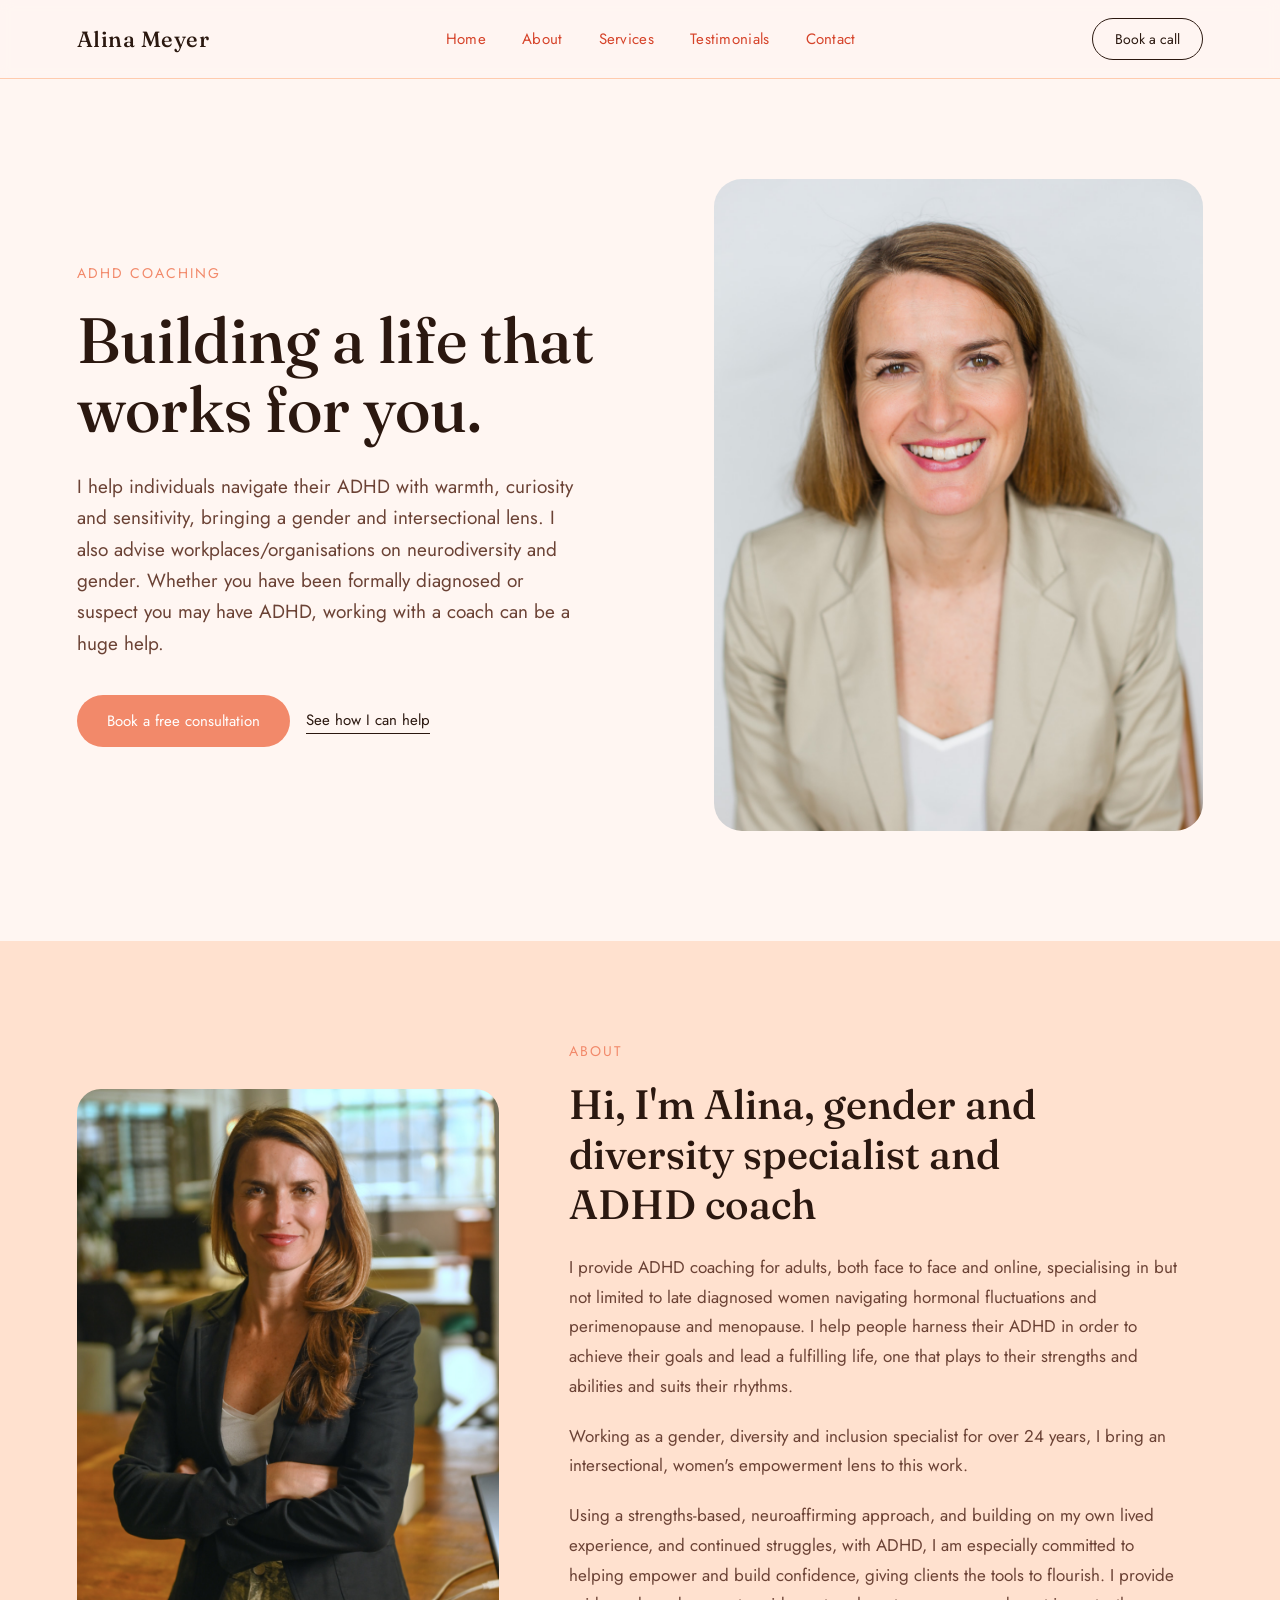
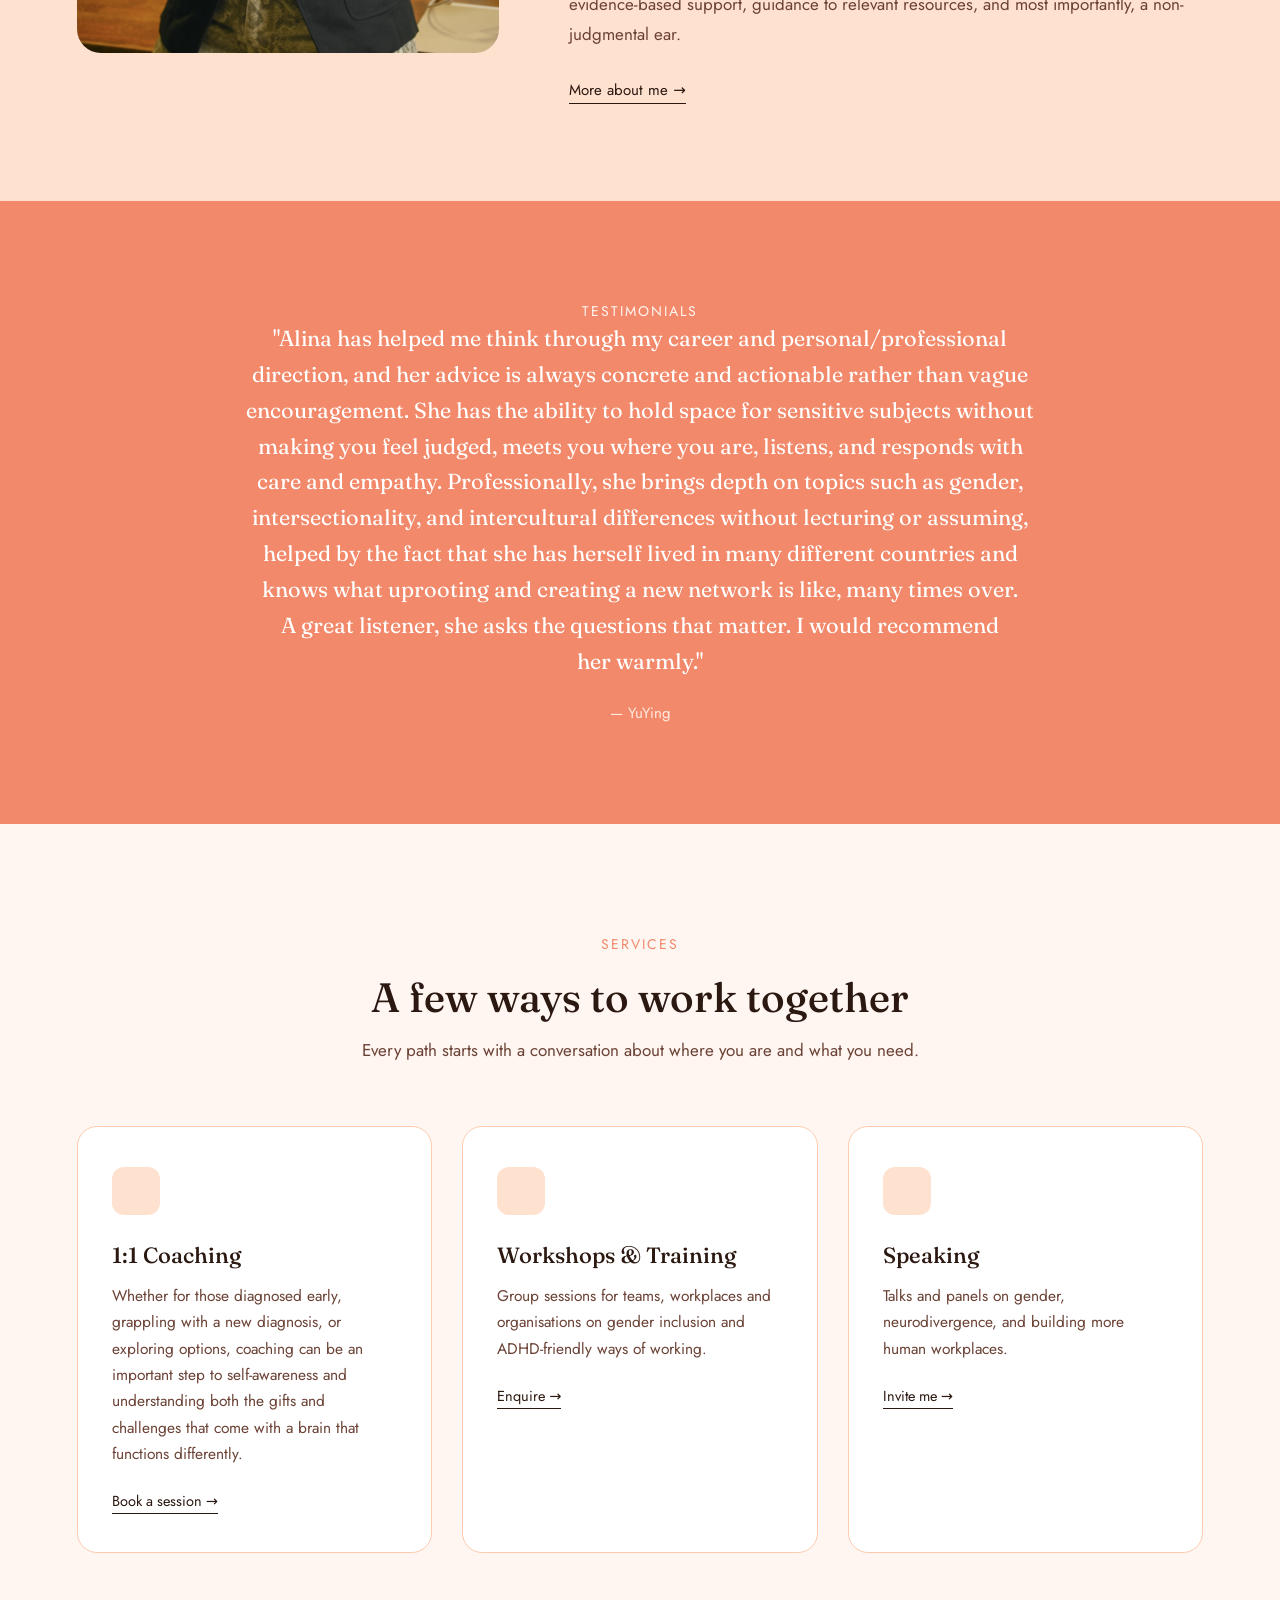
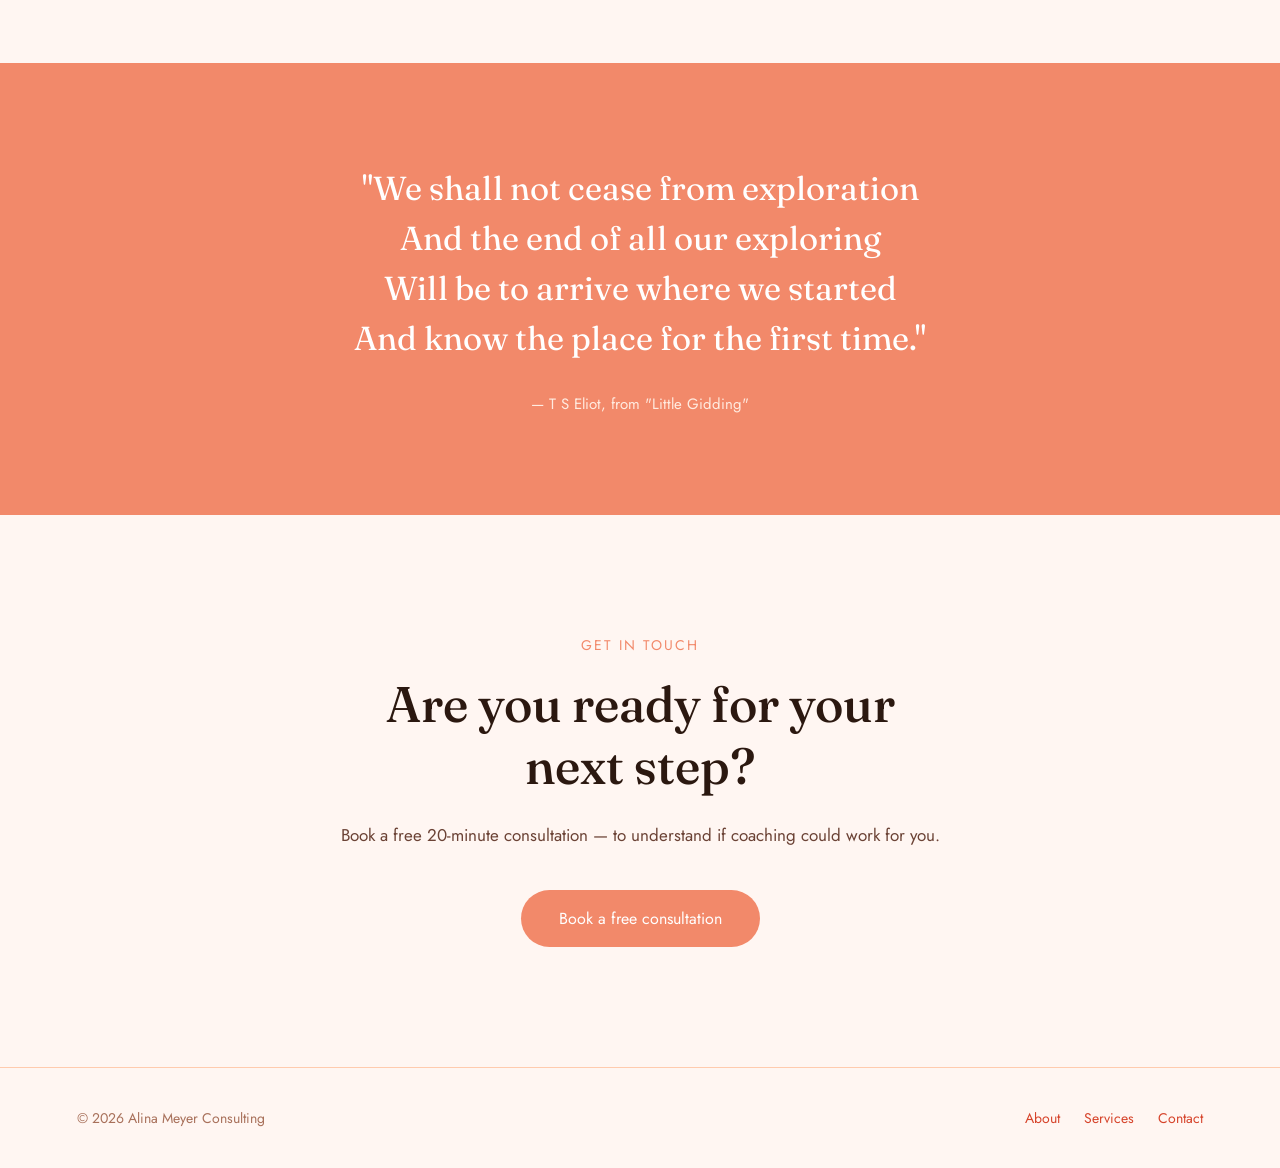
==== index.html @ 09cbbe4d "add home option to navbar" ====
<!doctype html>
<html lang="en">
  <head>
    <meta charset="utf-8" />
    <meta name="viewport" content="width=device-width, initial-scale=1" />
    <title>Alina Meyer Consulting — ADHD Coaching</title>
    <meta
      name="description"
      content="ADHD coaching and gender, diversity and inclusion consulting with Alina Meyer."
    />
    <link rel="preconnect" href="https://fonts.googleapis.com" />
    <link rel="preconnect" href="https://fonts.gstatic.com" crossorigin />
    <link
      href="https://fonts.googleapis.com/css2?family=Fraunces:opsz,wght@9..144,400;9..144,500;9..144,600&family=Jost:wght@300;400;500;600&display=swap"
      rel="stylesheet"
    />
    <link rel="stylesheet" href="main.css" />
  </head>
  <body>
    <nav class="nav">
      <div class="nav__brand">Alina Meyer</div>
      <div class="nav__links">
        <a href="index.html">Home</a>
        <a href="about.html">About</a>
        <a href="#services">Services</a>
        <a href="#testimonials">Testimonials</a>
        <a href="contact.html">Contact</a>
      </div>
      <a href="contact.html" class="nav__cta">Book a call</a>
    </nav>

    <section class="hero">
      <div>
        <div class="eyebrow">ADHD Coaching</div>
        <h1>Building a life that works for you.</h1>
        <p>
          I help individuals navigate their ADHD with warmth, curiosity and
          sensitivity, bringing a gender and intersectional lens. I also advise
          workplaces/organisations on neurodiversity and gender. Whether you
          have been formally diagnosed or suspect you may have ADHD, working
          with a coach can be a huge help.
        </p>
        <div class="hero__actions">
          <a href="contact.html" class="btn">Book a free consultation</a>
          <a href="#services" class="link-underline">See how I can help</a>
        </div>
      </div>
      <div
        class="photo"
        style="
          background-image: url(&quot;images/hero.jpg&quot;);
          aspect-ratio: 3/4;
          border-radius: 28px;
        "
      ></div>
    </section>

    <section id="about" class="about">
      <div class="about__grid">
        <div
          class="photo"
          style="
            background-image: url(&quot;images/about-home.jpg&quot;);
            aspect-ratio: 3/4;
            border-radius: 24px;
          "
        ></div>
        <div>
          <div class="eyebrow">About</div>
          <h2>Hi, I'm Alina, gender and diversity specialist and ADHD coach</h2>
          <p>
            I provide ADHD coaching for adults, both face to face and online,
            specialising in but not limited to late diagnosed women navigating
            hormonal fluctuations and perimenopause and menopause. I help people
            harness their ADHD in order to achieve their goals and lead a
            fulfilling life, one that plays to their strengths and abilities and
            suits their rhythms.
          </p>
          <p>
            Working as a gender, diversity and inclusion specialist for over 24
            years, I bring an intersectional, women's empowerment lens to this
            work.
          </p>
          <p style="margin-bottom: 28px">
            Using a strengths-based, neuroaffirming approach, and building on my
            own lived experience, and continued struggles, with ADHD, I am
            especially committed to helping empower and build confidence, giving
            clients the tools to flourish. I provide evidence-based support,
            guidance to relevant resources, and most importantly, a
            non-judgmental ear.
          </p>
          <a href="about.html" class="link-underline">More about me →</a>
        </div>
      </div>
    </section>

    <section id="testimonials" class="testimonial">
      <div class="eyebrow" style="color: var(--pop-soft)">Testimonials</div>
      <blockquote>
        "Alina has helped me think through my career and personal/professional
        direction, and her advice is always concrete and actionable rather than
        vague encouragement. She has the ability to hold space for sensitive
        subjects without making you feel judged, meets you where you are,
        listens, and responds with care and empathy. Professionally, she brings
        depth on topics such as gender, intersectionality, and intercultural
        differences without lecturing or assuming, helped by the fact that she
        has herself lived in many different countries and knows what uprooting
        and creating a new network is like, many times over. A great listener,
        she asks the questions that matter. I would recommend her warmly."
      </blockquote>
      <div class="attr">— YuYing</div>
    </section>

    <section id="services" class="services">
      <div class="services__head">
        <div class="eyebrow">Services</div>
        <h2>A few ways to work together</h2>
        <p>
          Every path starts with a conversation about where you are and what you
          need.
        </p>
      </div>
      <div class="cards">
        <div class="card">
          <div class="card__mark"></div>
          <h3>1:1 Coaching</h3>
          <p>
            Whether for those diagnosed early, grappling with a new diagnosis,
            or exploring options, coaching can be an important step to
            self-awareness and understanding both the gifts and challenges that
            come with a brain that functions differently.
          </p>
          <a href="contact.html">Book a session →</a>
        </div>
        <div class="card">
          <div class="card__mark"></div>
          <h3>Workshops &amp; Training</h3>
          <p>
            Group sessions for teams, workplaces and organisations on gender
            inclusion and ADHD-friendly ways of working.
          </p>
          <a href="contact.html">Enquire →</a>
        </div>
        <div class="card">
          <div class="card__mark"></div>
          <h3>Speaking</h3>
          <p>
            Talks and panels on gender, neurodivergence, and building more human
            workplaces.
          </p>
          <a href="contact.html">Invite me →</a>
        </div>
      </div>
    </section>

    <section id="words" class="words">
      <blockquote>
        "We shall not cease from exploration<br />And the end of all our
        exploring<br />Will be to arrive where we started<br />And know the
        place for the first time."
      </blockquote>
      <div class="words__attr">— T S Eliot, from "Little Gidding"</div>
    </section>

    <section class="contact">
      <div class="eyebrow">Get in touch</div>
      <h2>Are you ready for your next step?</h2>
      <p>
        Book a free 20-minute consultation — to understand if coaching could
        work for you.
      </p>
      <a href="contact.html" class="btn btn--lg">Book a free consultation</a>
    </section>

    <footer class="footer">
      <div>© 2026 Alina Meyer Consulting</div>
      <div class="footer__links">
        <a href="about.html">About</a>
        <a href="#services">Services</a>
        <a href="contact.html">Contact</a>
      </div>
    </footer>
  </body>
</html>
---- main.css ----
:root {
  --bg: #fff6f2;
  --bg2: #ffe1cf;
  --text: #2b1810;
  --muted: #6b4235;
  --accent: #f2896a;
  --border: #ffcbae;
  --pop: #f2896a;
  --pop-soft: #fff6f2;
  --pop-muted: #ffebe0;
  --footer-muted: #a8705a;
  --nav-bg: rgba(255, 246, 242, 0.9);
  --link: #d6432a;
  --selection: #ffc2a6;
}
* {
  box-sizing: border-box;
}
html {
  scroll-behavior: smooth;
}
body {
  margin: 0;
  background: var(--bg);
  color: var(--text);
  font-family: "Jost", system-ui, sans-serif;
  overflow-x: hidden;
  text-wrap: pretty;
  -webkit-font-smoothing: antialiased;
}
::selection {
  background: var(--selection);
}
a {
  color: var(--link);
  text-decoration: none;
}
a:hover {
  color: var(--accent);
}
h1,
h2,
h3 {
  font-family: "Fraunces", Georgia, serif;
  font-weight: 500;
  margin: 0;
}
img {
  display: block;
  max-width: 100%;
}
ul {
  margin: 0;
  padding: 0;
}

/* NAV */
.nav {
  position: sticky;
  top: 0;
  z-index: 50;
  display: flex;
  flex-wrap: wrap;
  justify-content: space-between;
  align-items: center;
  gap: 14px;
  padding: 18px 6vw;
  background: var(--nav-bg);
  backdrop-filter: blur(6px);
  border-bottom: 1px solid var(--border);
}
.nav__brand {
  font-family: "Fraunces", Georgia, serif;
  font-size: 22px;
  font-weight: 500;
  letter-spacing: 0.5px;
  color: var(--text);
}
.nav__links {
  display: flex;
  gap: 36px;
  font-size: 15px;
  letter-spacing: 0.3px;
}
.nav__cta {
  padding: 10px 22px;
  border: 1px solid var(--text);
  border-radius: 100px;
  font-size: 14px;
  color: var(--text);
}
.nav__cta:hover {
  background: var(--text);
  color: var(--bg);
}

/* SHARED */
.eyebrow {
  font-size: 14px;
  letter-spacing: 2px;
  text-transform: uppercase;
  color: var(--accent);
}
.btn {
  display: inline-block;
  padding: 15px 30px;
  background: var(--pop);
  color: #fff;
  border-radius: 100px;
  font-size: 15px;
  transition: filter 0.15s ease;
}
.btn:hover {
  filter: brightness(0.92);
  color: #fff;
}
.btn--lg {
  padding: 17px 38px;
  font-size: 16px;
}
.btn--outline {
  display: inline-flex;
  align-items: center;
  gap: 8px;
  padding: 17px 26px;
  background: none;
  border: 1px solid var(--text);
  color: var(--text);
  border-radius: 100px;
  font-size: 15px;
  font-family: "Jost", sans-serif;
  cursor: pointer;
}
.link-underline {
  font-size: 15px;
  color: var(--text);
  border-bottom: 1px solid var(--text);
  padding-bottom: 2px;
}
.link-underline:hover {
  color: var(--pop);
  border-color: var(--pop);
}
.photo {
  width: 100%;
  border-radius: 28px;
  overflow: hidden;
  background: var(--bg2) center/cover no-repeat;
  aspect-ratio: 4/5;
}
.photo--contain {
  background-size: contain;
}

/* HERO */
.hero {
  display: grid;
  grid-template-columns: 1.1fr 0.9fr;
  gap: 40px;
  align-items: center;
  padding: 100px 6vw 110px;
  max-width: 1400px;
  margin: 0 auto;
}
.hero h1 {
  font-size: clamp(40px, 5vw, 68px);
  line-height: 1.08;
  margin: 22px 0 28px;
  max-width: 620px;
}
.hero p {
  font-size: 19px;
  line-height: 1.65;
  color: var(--muted);
  max-width: 500px;
  margin: 0 0 36px;
}
.hero__actions {
  display: flex;
  flex-wrap: wrap;
  gap: 16px;
  align-items: center;
}
.hero .photo {
  background-color: var(--bg);
}

/* ABOUT (home) */
.about {
  padding: 100px 6vw;
  background: var(--bg2);
}
.about__grid {
  display: grid;
  grid-template-columns: 0.8fr 1.2fr;
  gap: 70px;
  align-items: center;
  max-width: 1400px;
  margin: 0 auto;
}
.about h2 {
  font-size: clamp(30px, 3.2vw, 42px);
  margin: 18px 0 24px;
  max-width: 560px;
}
.about p {
  font-size: 17px;
  line-height: 1.75;
  color: var(--muted);
  max-width: 620px;
  margin: 0 0 20px;
}

/* TESTIMONIAL (excerpt, home) */
.testimonial {
  padding: 100px 6vw;
  background: var(--pop);
  color: #fff;
  text-align: center;
}
.testimonial blockquote {
  font-family: "Fraunces", serif;
  font-weight: 400;
  font-size: clamp(19px, 1.7vw, 22px);
  line-height: 1.65;
  margin: 0 auto 22px;
  max-width: 800px;
}
.testimonial .attr {
  font-size: 15px;
  color: var(--pop-muted);
}

/* SERVICES */
.services {
  padding: 110px 6vw;
  max-width: 1400px;
  margin: 0 auto;
}
.services__head {
  text-align: center;
  margin-bottom: 64px;
}
.services__head h2 {
  font-size: clamp(30px, 3.2vw, 42px);
  margin: 18px 0 16px;
}
.services__head p {
  font-size: 17px;
  color: var(--muted);
  max-width: 560px;
  margin: 0 auto;
}
.cards {
  display: grid;
  grid-template-columns: repeat(3, 1fr);
  gap: 30px;
}
.card {
  background: #fff;
  border: 1px solid var(--border);
  border-radius: 20px;
  padding: 40px 34px;
}
.card__mark {
  width: 48px;
  height: 48px;
  border-radius: 12px;
  background: var(--bg2);
  margin-bottom: 26px;
}
.card h3 {
  font-size: 22px;
  margin: 0 0 14px;
}
.card p {
  font-size: 15.5px;
  line-height: 1.7;
  color: var(--muted);
  margin: 0 0 22px;
}
.card a {
  font-size: 14.5px;
  color: var(--text);
  border-bottom: 1px solid var(--text);
  padding-bottom: 2px;
}
.card a:hover {
  color: var(--pop);
  border-color: var(--pop);
}

/* WORDS (poem quote, home) */
.words {
  padding: 100px 6vw;
  background: var(--pop);
  color: #fff;
  text-align: center;
}
.words blockquote {
  font-family: "Fraunces", Georgia, serif;
  font-weight: 400;
  font-size: clamp(24px, 2.6vw, 34px);
  line-height: 1.5;
  margin: 0 auto 30px;
  max-width: 1000px;
}
.words__attr {
  font-size: 15px;
  color: var(--pop-muted);
}

/* CONTACT (home teaser) */
.contact {
  padding: 120px 6vw;
  max-width: 900px;
  margin: 0 auto;
  text-align: center;
}
.contact h2 {
  font-size: clamp(32px, 4vw, 50px);
  margin: 18px 0 24px;
}
.contact p {
  font-size: 17px;
  line-height: 1.7;
  color: var(--muted);
  margin: 0 0 40px;
}

/* CONTACT PAGE */
.contact-page {
  flex: 1;
  display: flex;
  align-items: center;
  justify-content: center;
  padding: 120px 6vw;
}
.contact-page__inner {
  max-width: 600px;
  margin: 0 auto;
  text-align: center;
}
.contact-page h1 {
  font-size: clamp(30px, 3.6vw, 44px);
  margin: 18px 0 24px;
}
.contact-page p {
  font-size: 18px;
  line-height: 1.7;
  color: var(--muted);
  margin: 0 0 34px;
}
.contact-actions {
  display: flex;
  flex-wrap: wrap;
  gap: 14px;
  justify-content: center;
  align-items: center;
}

/* ABOUT PAGE */
.pagehead {
  display: grid;
  grid-template-columns: 1.1fr 0.9fr;
  gap: 40px;
  align-items: center;
  padding: 90px 6vw 100px;
  max-width: 1400px;
  margin: 0 auto;
}
.pagehead h1 {
  font-size: clamp(36px, 4.6vw, 58px);
  line-height: 1.12;
  margin: 22px 0 24px;
  max-width: 620px;
}
.pagehead p {
  font-size: 18px;
  line-height: 1.65;
  color: var(--muted);
  max-width: 520px;
  margin: 0;
}
.back {
  font-size: 14px;
  letter-spacing: 1px;
  color: var(--muted);
  display: inline-block;
  margin-bottom: 22px;
}
.story {
  padding: 90px 6vw;
  background: var(--bg2);
}
.story__wrap {
  max-width: 760px;
  margin: 0 auto;
}
.story h2 {
  font-size: clamp(26px, 2.8vw, 34px);
  margin: 0 0 26px;
}
.story p {
  font-size: 17px;
  line-height: 1.8;
  color: var(--muted);
  margin: 0 0 22px;
}

/* CREDENTIALS */
.credentials {
  padding: 90px 6vw;
}
.credentials__wrap {
  max-width: 760px;
  margin: 0 auto;
}
.credentials h4 {
  font-size: 14px;
  letter-spacing: 2px;
  text-transform: uppercase;
  color: var(--accent);
  margin: 0 0 26px;
}
.cred-list {
  display: flex;
  flex-direction: column;
  gap: 20px;
  margin-bottom: 46px;
}
.cred-list:last-child {
  margin-bottom: 0;
}
.cred-item {
  padding-bottom: 20px;
  border-bottom: 1px solid var(--border);
}
.cred-list > .cred-item:last-child {
  border-bottom: none;
  padding-bottom: 0;
}
.cred-item h3 {
  font-size: 18px;
  margin: 0 0 6px;
}
.cred-item .org {
  font-size: 14.5px;
  font-style: italic;
  color: var(--footer-muted);
}
.cred-item p {
  font-size: 15px;
  line-height: 1.7;
  color: var(--muted);
  margin: 0 0 6px;
}

/* WHO I WORK WITH */
.who {
  padding: 90px 6vw;
  background: var(--bg2);
}
.who__wrap {
  max-width: 760px;
  margin: 0 auto;
}
.who h2 {
  font-size: clamp(26px, 2.8vw, 34px);
  margin: 0 0 26px;
}
.who ul {
  margin: 0 0 34px;
  padding-left: 20px;
  list-style: disc;
}
.who li {
  font-size: 17px;
  line-height: 1.8;
  color: var(--muted);
  margin-bottom: 10px;
}
.who h3 {
  font-size: 20px;
  margin: 0 0 14px;
}
.who p {
  font-size: 17px;
  line-height: 1.8;
  color: var(--muted);
  margin: 0;
}

/* AIMS */
.aims {
  padding: 100px 6vw;
  max-width: 1100px;
  margin: 0 auto;
}
.aims h2 {
  font-size: clamp(26px, 2.8vw, 34px);
  margin: 0 0 46px;
  text-align: center;
}
.aim__num {
  font-family: "Fraunces", Georgia, serif;
  font-size: 30px;
  color: var(--accent);
  margin-bottom: 14px;
}
.aim h3 {
  font-family: "Jost", sans-serif;
  font-size: 19px;
  font-weight: 500;
  margin: 0 0 10px;
}
.aim p {
  font-size: 15.5px;
  line-height: 1.7;
  color: var(--muted);
  margin: 0;
}

/* QUOTE (about page) */
.quote {
  padding: 90px 6vw;
  background: var(--bg2);
  text-align: center;
}
.quote p {
  font-family: "Fraunces", Georgia, serif;
  font-weight: 400;
  font-size: clamp(21px, 1.7vw, 24px);
  line-height: 1.65;
  color: var(--text);
  max-width: 780px;
  margin: 0 auto 22px;
}
.quote .attr {
  font-size: 15px;
  color: var(--muted);
}

.cta {
  padding: 110px 6vw;
  background: var(--pop);
  color: #fff;
  text-align: center;
}
.cta h2 {
  font-size: clamp(28px, 3.4vw, 42px);
  margin: 0 0 26px;
}

/* FOOTER */
.footer {
  padding: 40px 6vw;
  border-top: 1px solid var(--border);
  display: flex;
  justify-content: space-between;
  align-items: center;
  font-size: 14px;
  color: var(--footer-muted);
}
.footer__links {
  display: flex;
  gap: 24px;
}

/* MOBILE */
@media (max-width: 820px) {
  .nav {
    padding: 16px 6vw;
  }
  .nav__links {
    order: 3;
    width: 100%;
    gap: 20px;
    font-size: 14px;
  }
  .hero {
    grid-template-columns: 1fr;
    padding: 56px 6vw 64px;
  }
  .hero .photo {
    order: -1;
    aspect-ratio: 1/1;
    max-height: 420px;
  }
  .about {
    padding: 64px 6vw;
  }
  .about__grid {
    grid-template-columns: 1fr;
    gap: 36px;
  }
  .testimonial {
    padding: 64px 6vw;
  }
  .services {
    padding: 72px 6vw;
  }
  .services__head {
    margin-bottom: 44px;
  }
  .cards {
    grid-template-columns: 1fr;
  }
  .words {
    padding: 64px 6vw;
  }
  .contact {
    padding: 80px 6vw;
  }
  .contact-page {
    padding: 80px 6vw;
  }
  .pagehead {
    grid-template-columns: 1fr;
    padding: 48px 6vw 60px;
  }
  .story {
    padding: 64px 6vw;
  }
  .credentials {
    padding: 64px 6vw;
  }
  .who {
    padding: 64px 6vw;
  }
  .aims {
    padding: 72px 6vw;
  }
  .aims h2 {
    margin-bottom: 34px;
  }
  .quote {
    padding: 64px 6vw;
  }
  .cta {
    padding: 76px 6vw;
  }
  .footer {
    flex-direction: column;
    align-items: flex-start;
    gap: 18px;
  }
}
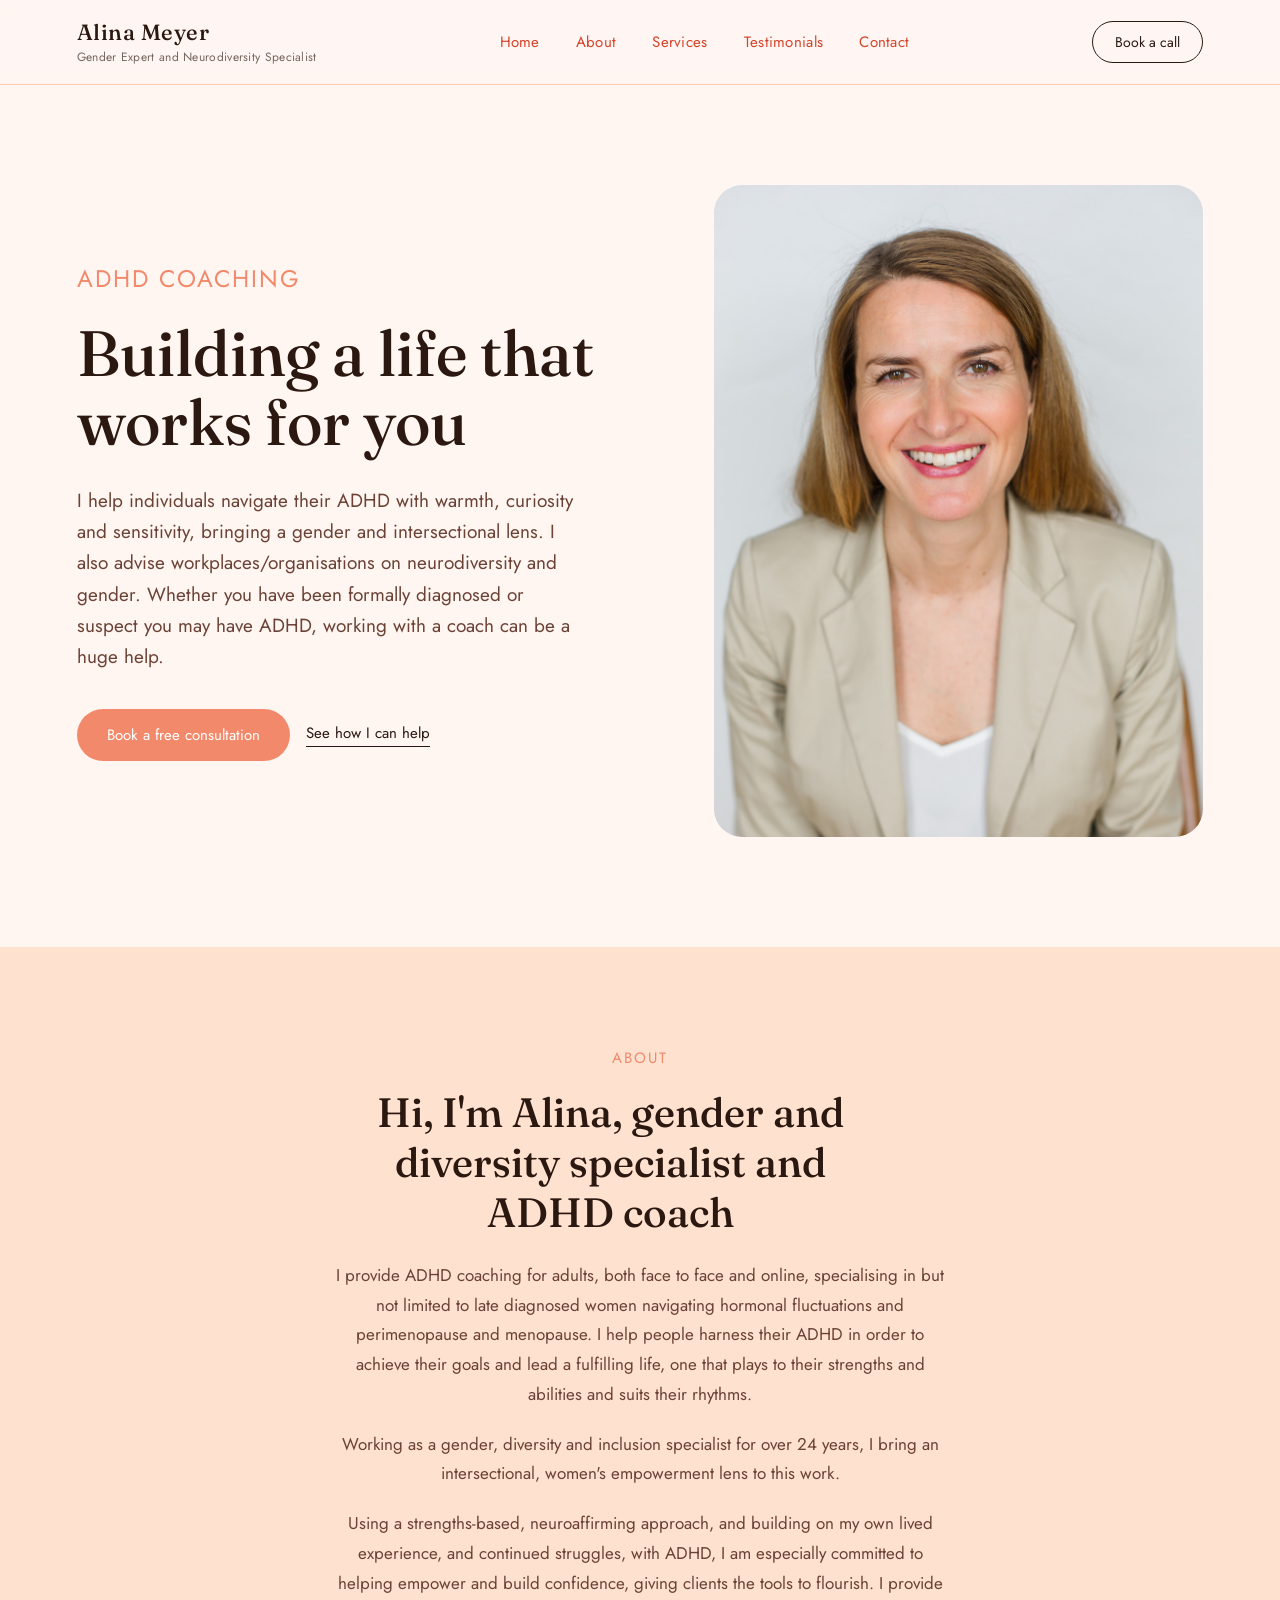
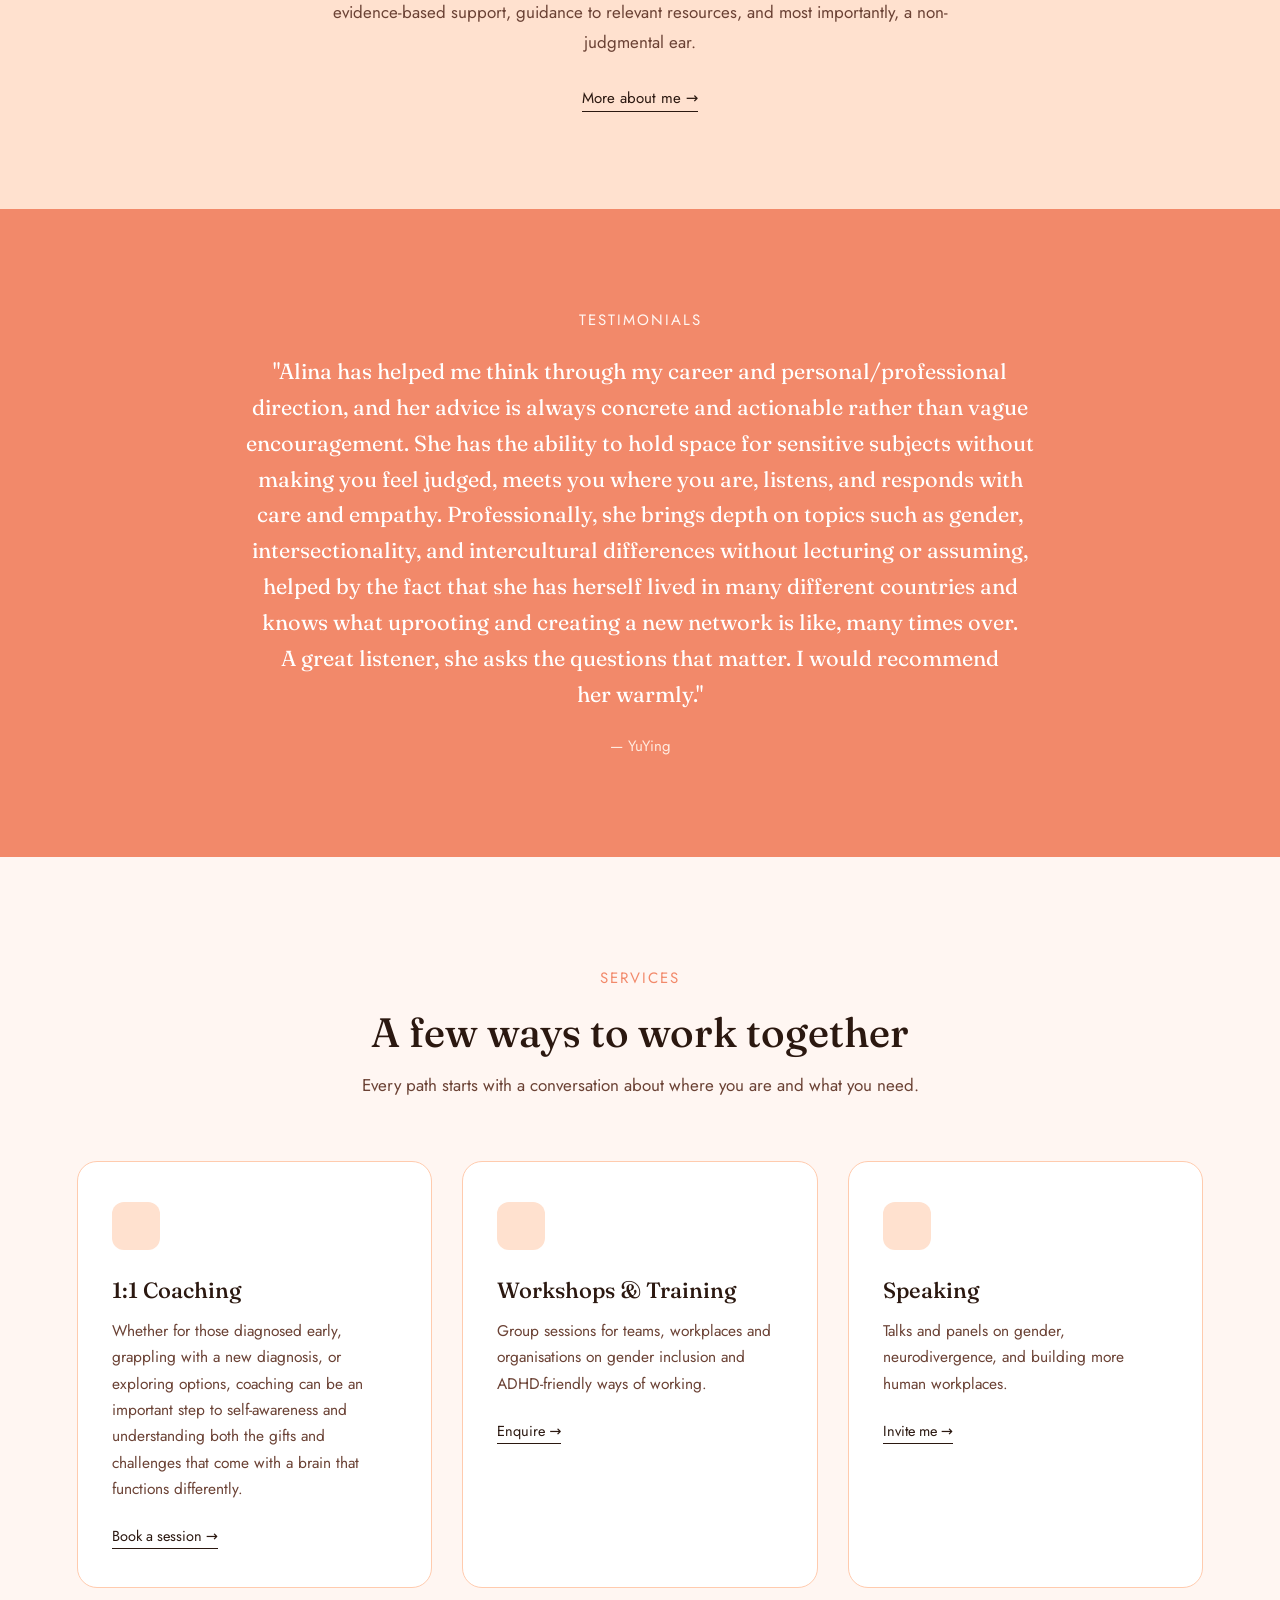
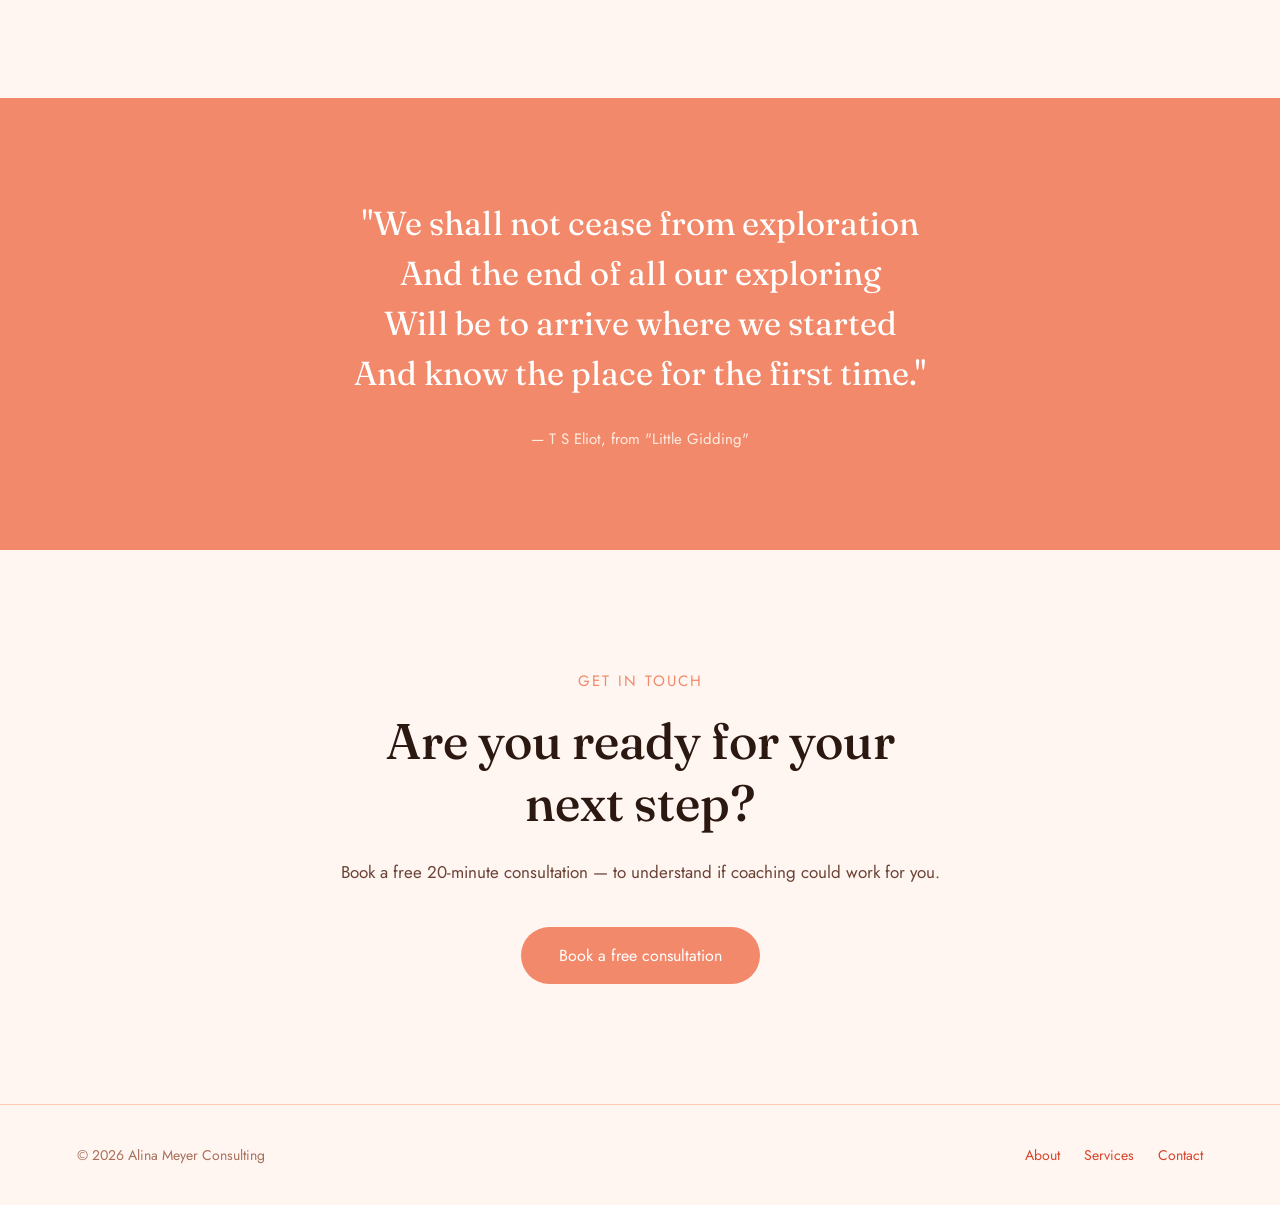
==== commit 2b8089ac: "add larger adhd text, add subtitle, and take out  second image on index.html for now" ====
--- a/index.html
+++ b/index.html
@@ -18,7 +18,10 @@
   </head>
   <body>
     <nav class="nav">
-      <div class="nav__brand">Alina Meyer</div>
+      <div class="nav__brand-group">
+        <a href="index.html" class="nav__brand">Alina Meyer</a>
+        <p class="subtitle">Gender Expert and Neurodiversity Specialist</p>
+      </div>
       <div class="nav__links">
         <a href="index.html">Home</a>
         <a href="about.html">About</a>
@@ -31,8 +34,8 @@
 
     <section class="hero">
       <div>
-        <div class="eyebrow">ADHD Coaching</div>
-        <h1>Building a life that works for you.</h1>
+        <div class="eyebrow" id="main-title">ADHD Coaching</div>
+        <h1>Building a life that works for you</h1>
         <p>
           I help individuals navigate their ADHD with warmth, curiosity and
           sensitivity, bringing a gender and intersectional lens. I also advise
@@ -56,15 +59,15 @@
     </section>
 
     <section id="about" class="about">
-      <div class="about__grid">
-        <div
+      <div class="about__grid about__grid--text-only">
+        <!-- <div
           class="photo"
           style="
             background-image: url(&quot;images/about-home.jpg&quot;);
             aspect-ratio: 3/4;
             border-radius: 24px;
           "
-        ></div>
+        ></div> -->
         <div>
           <div class="eyebrow">About</div>
           <h2>Hi, I'm Alina, gender and diversity specialist and ADHD coach</h2>
@@ -96,6 +99,7 @@
 
     <section id="testimonials" class="testimonial">
       <div class="eyebrow" style="color: var(--pop-soft)">Testimonials</div>
+      <br />
       <blockquote>
         "Alina has helped me think through my career and personal/professional
         direction, and her advice is always concrete and actionable rather than
--- a/main.css
+++ b/main.css
@@ -69,6 +69,12 @@
   backdrop-filter: blur(6px);
   border-bottom: 1px solid var(--border);
 }
+.nav__brand-group {
+  display: flex;
+  flex-direction: column;
+  gap: 2px;
+}
+
 .nav__brand {
   font-family: "Fraunces", Georgia, serif;
   font-size: 22px;
@@ -76,6 +82,17 @@
   letter-spacing: 0.5px;
   color: var(--text);
 }
+
+.subtitle {
+  font-family: "Jost", sans-serif;
+  font-size: 12px;
+  font-weight: 400;
+  letter-spacing: 0.3px;
+  color: var(--text);
+  opacity: 0.65;
+  margin: 0;
+  white-space: nowrap;
+}
 .nav__links {
   display: flex;
   gap: 36px;
@@ -96,10 +113,14 @@
 
 /* SHARED */
 .eyebrow {
-  font-size: 14px;
+  font-size: 15px;
   letter-spacing: 2px;
   text-transform: uppercase;
   color: var(--accent);
+}
+
+#main-title {
+  font-size: 24px;
 }
 .btn {
   display: inline-block;
@@ -209,6 +230,16 @@
   color: var(--muted);
   max-width: 620px;
   margin: 0 0 20px;
+}
+
+.about__grid--text-only {
+  grid-template-columns: 1fr;
+  text-align: center;
+}
+
+.about__grid--text-only > div {
+  max-width: 700px;
+  margin: 0 auto;
 }
 
 /* TESTIMONIAL (excerpt, home) */
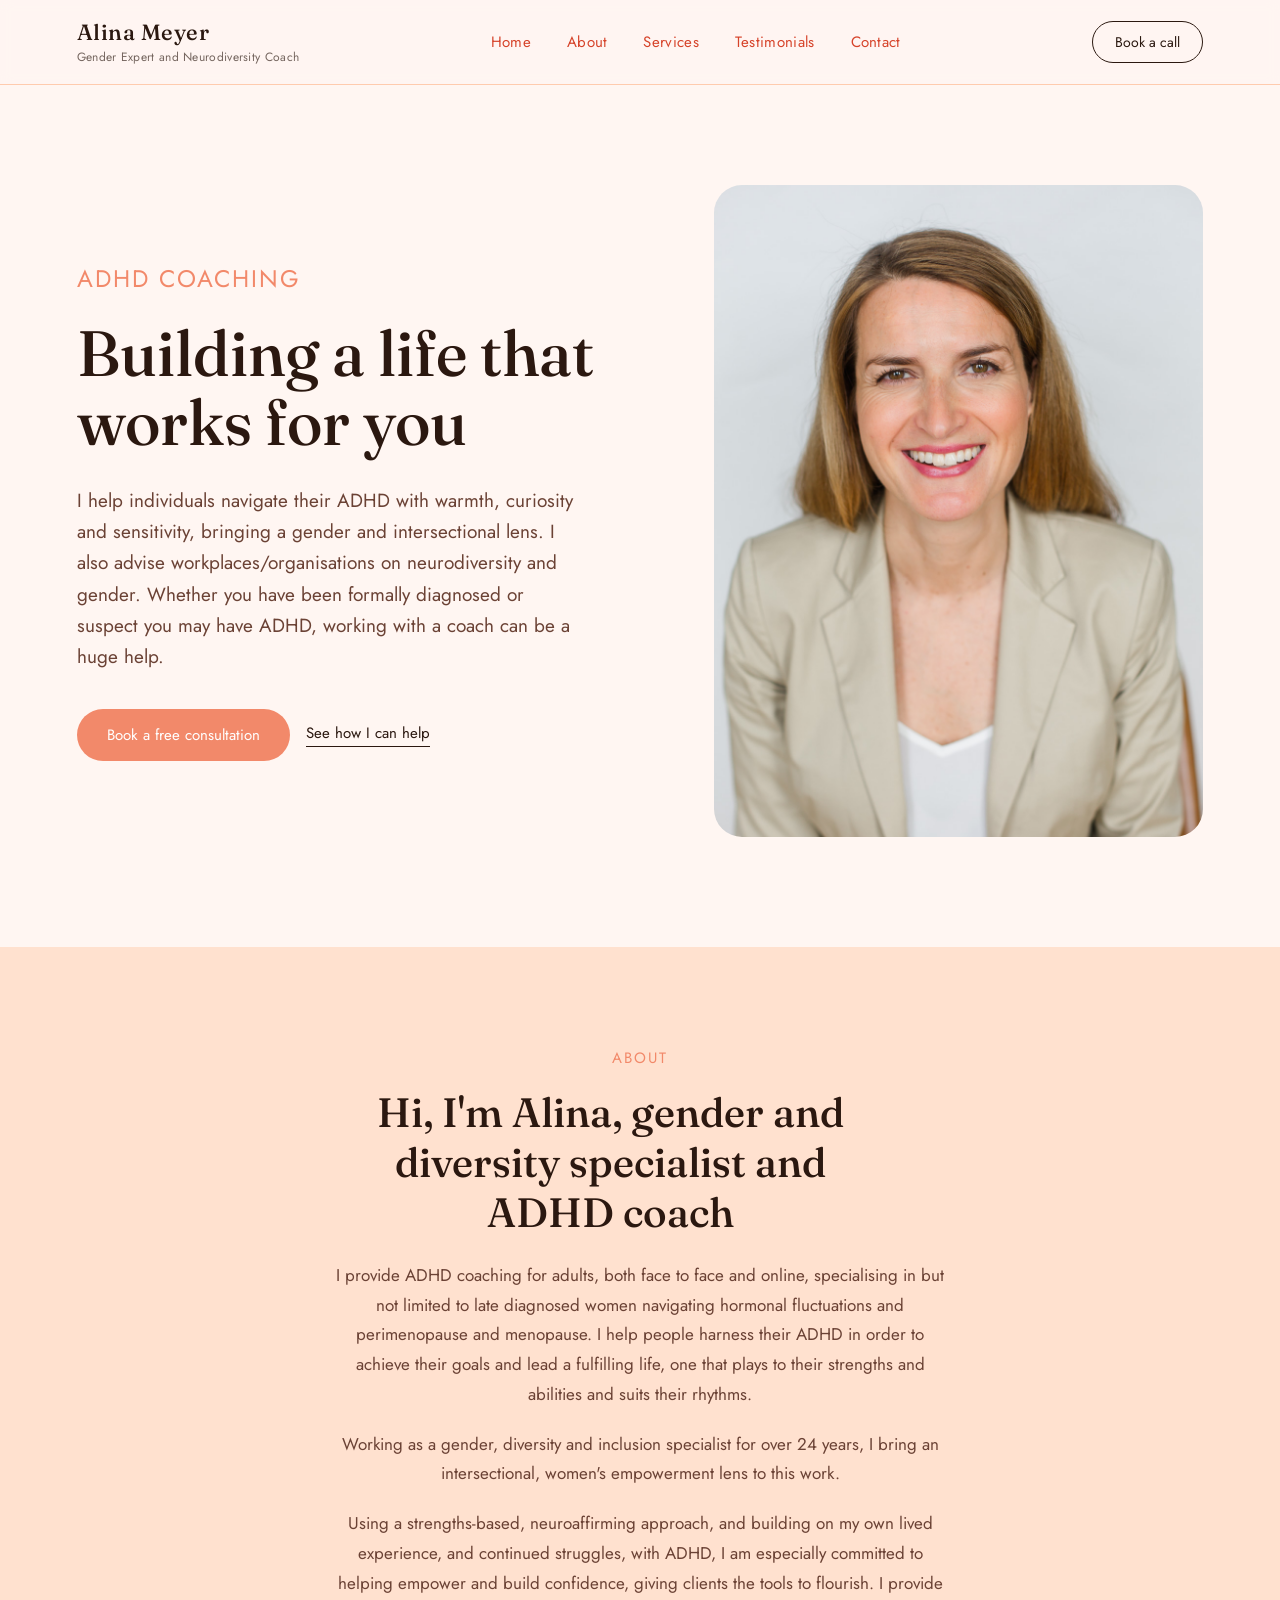
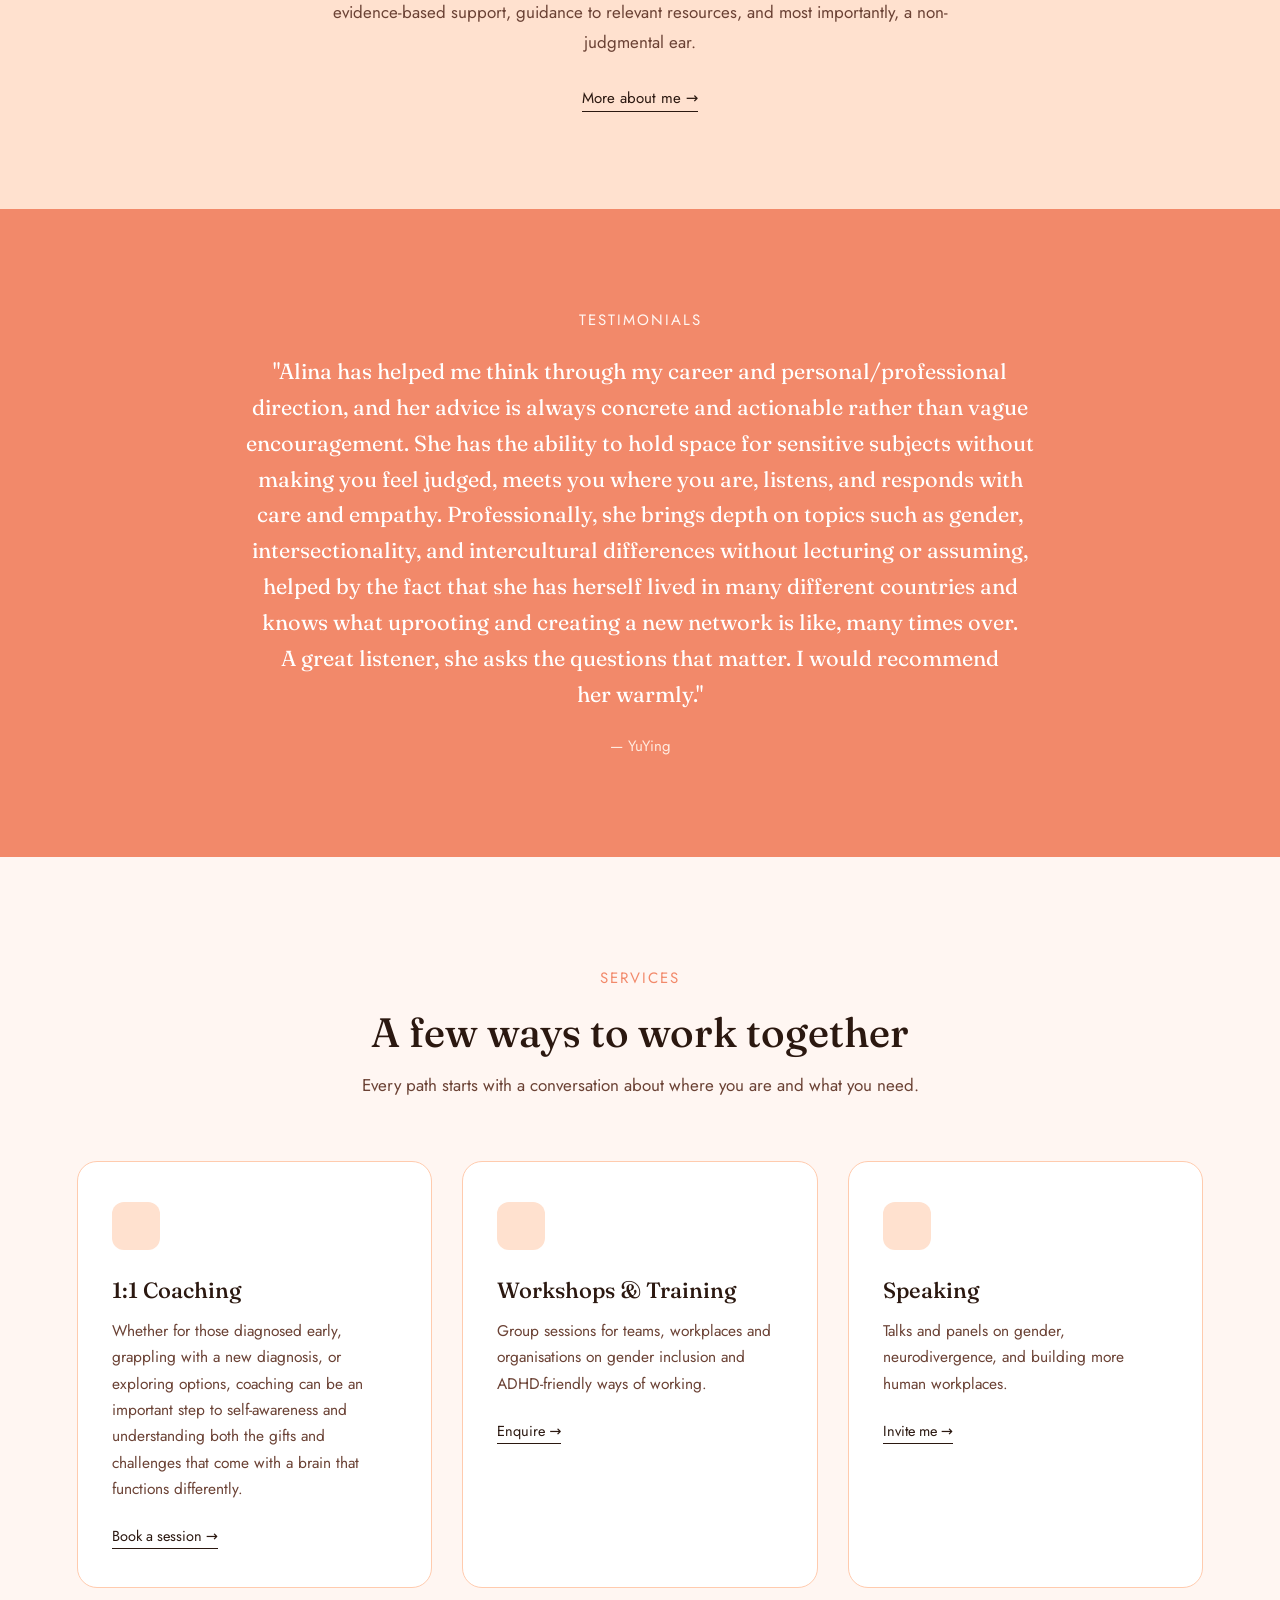
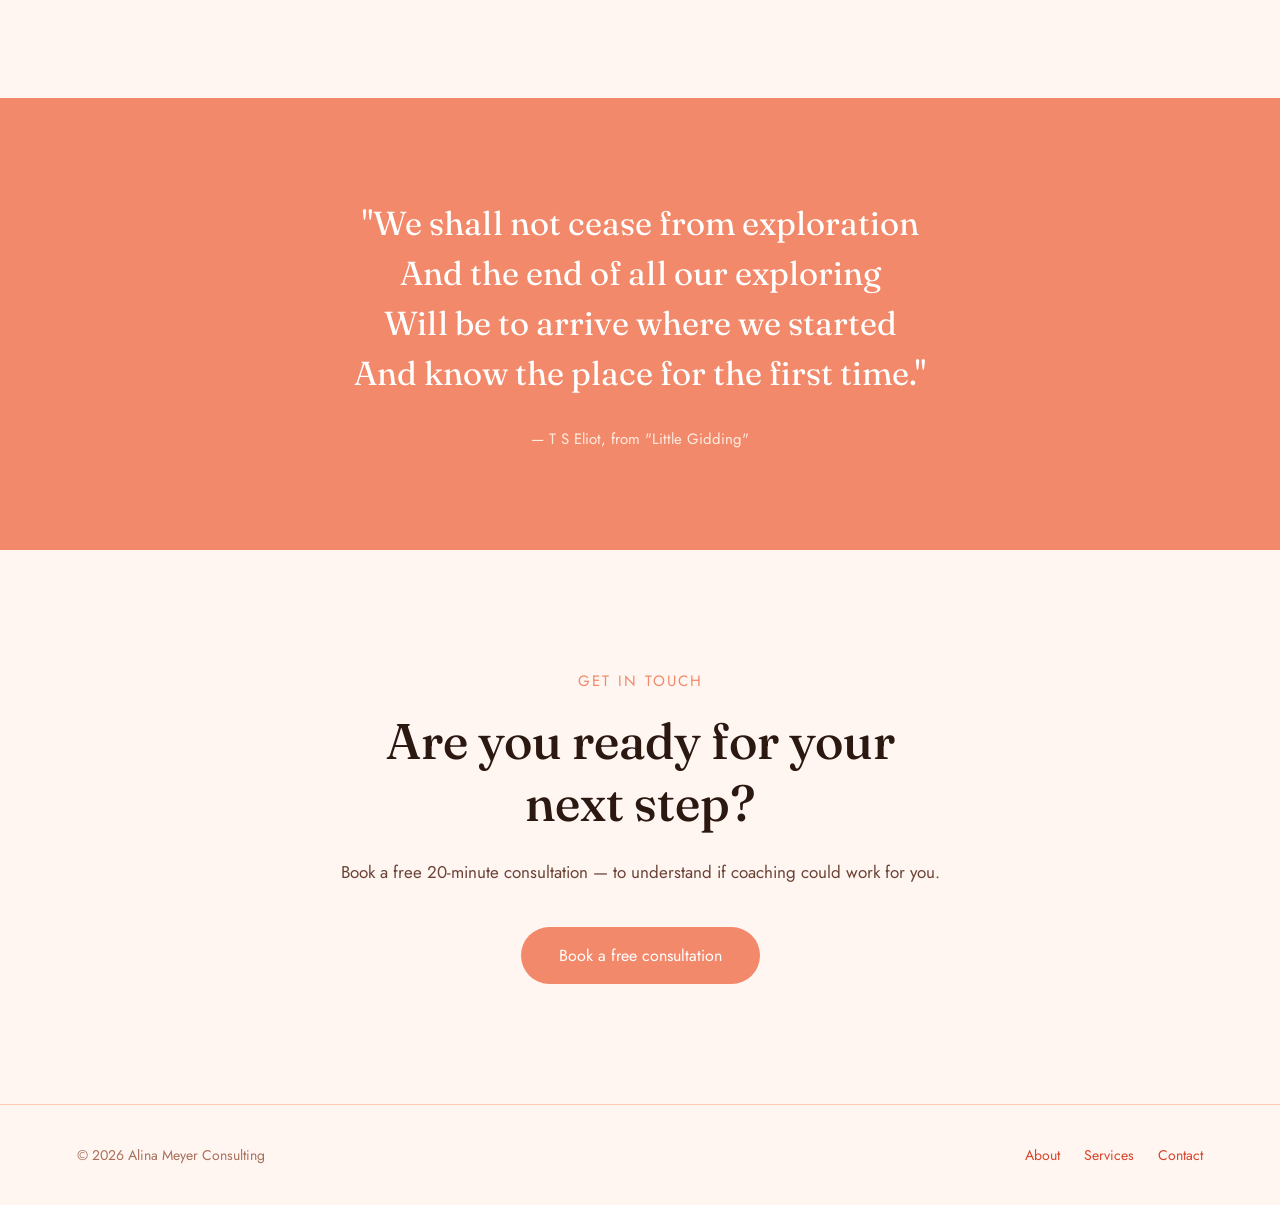
==== commit e3257661: "adjust subtitle on home page" ====
--- a/index.html
+++ b/index.html
@@ -20,7 +20,7 @@
     <nav class="nav">
       <div class="nav__brand-group">
         <a href="index.html" class="nav__brand">Alina Meyer</a>
-        <p class="subtitle">Gender Expert and Neurodiversity Specialist</p>
+        <p class="subtitle">Gender Expert and Neurodiversity Coach</p>
       </div>
       <div class="nav__links">
         <a href="index.html">Home</a>
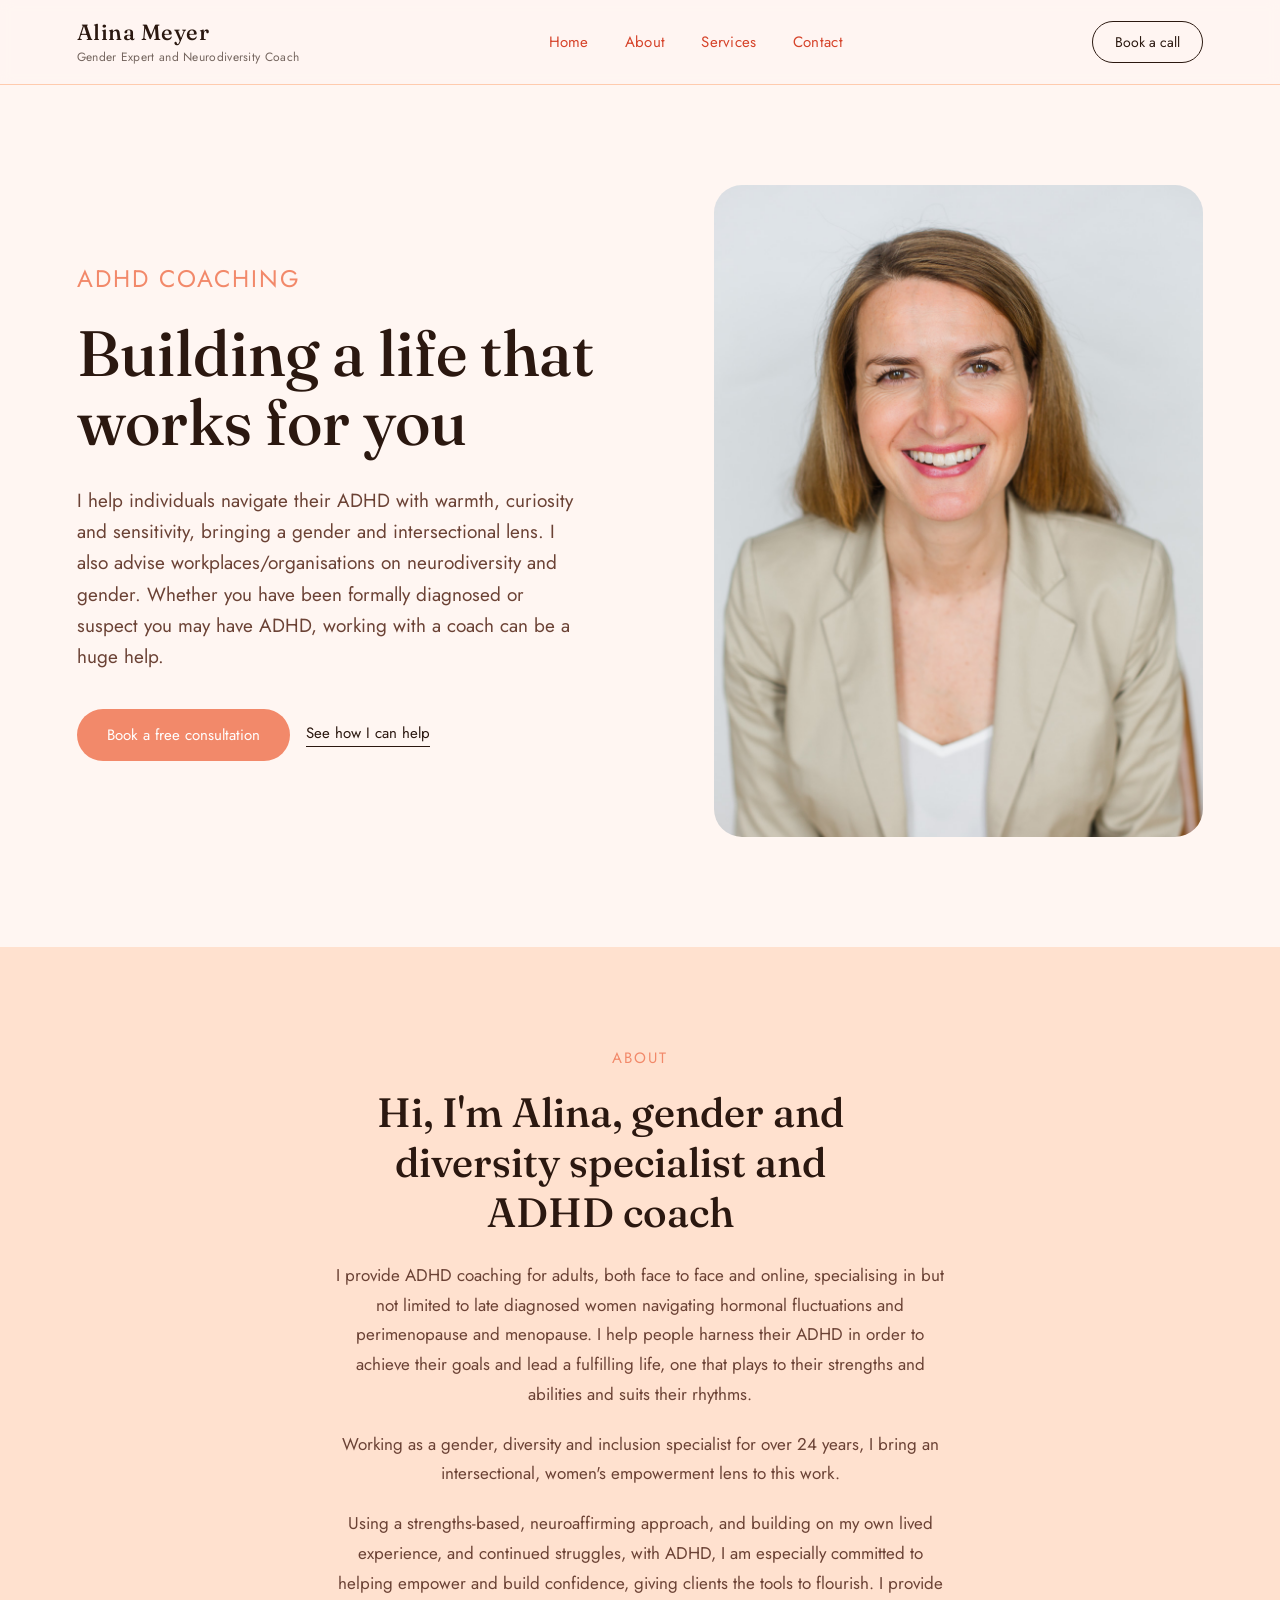
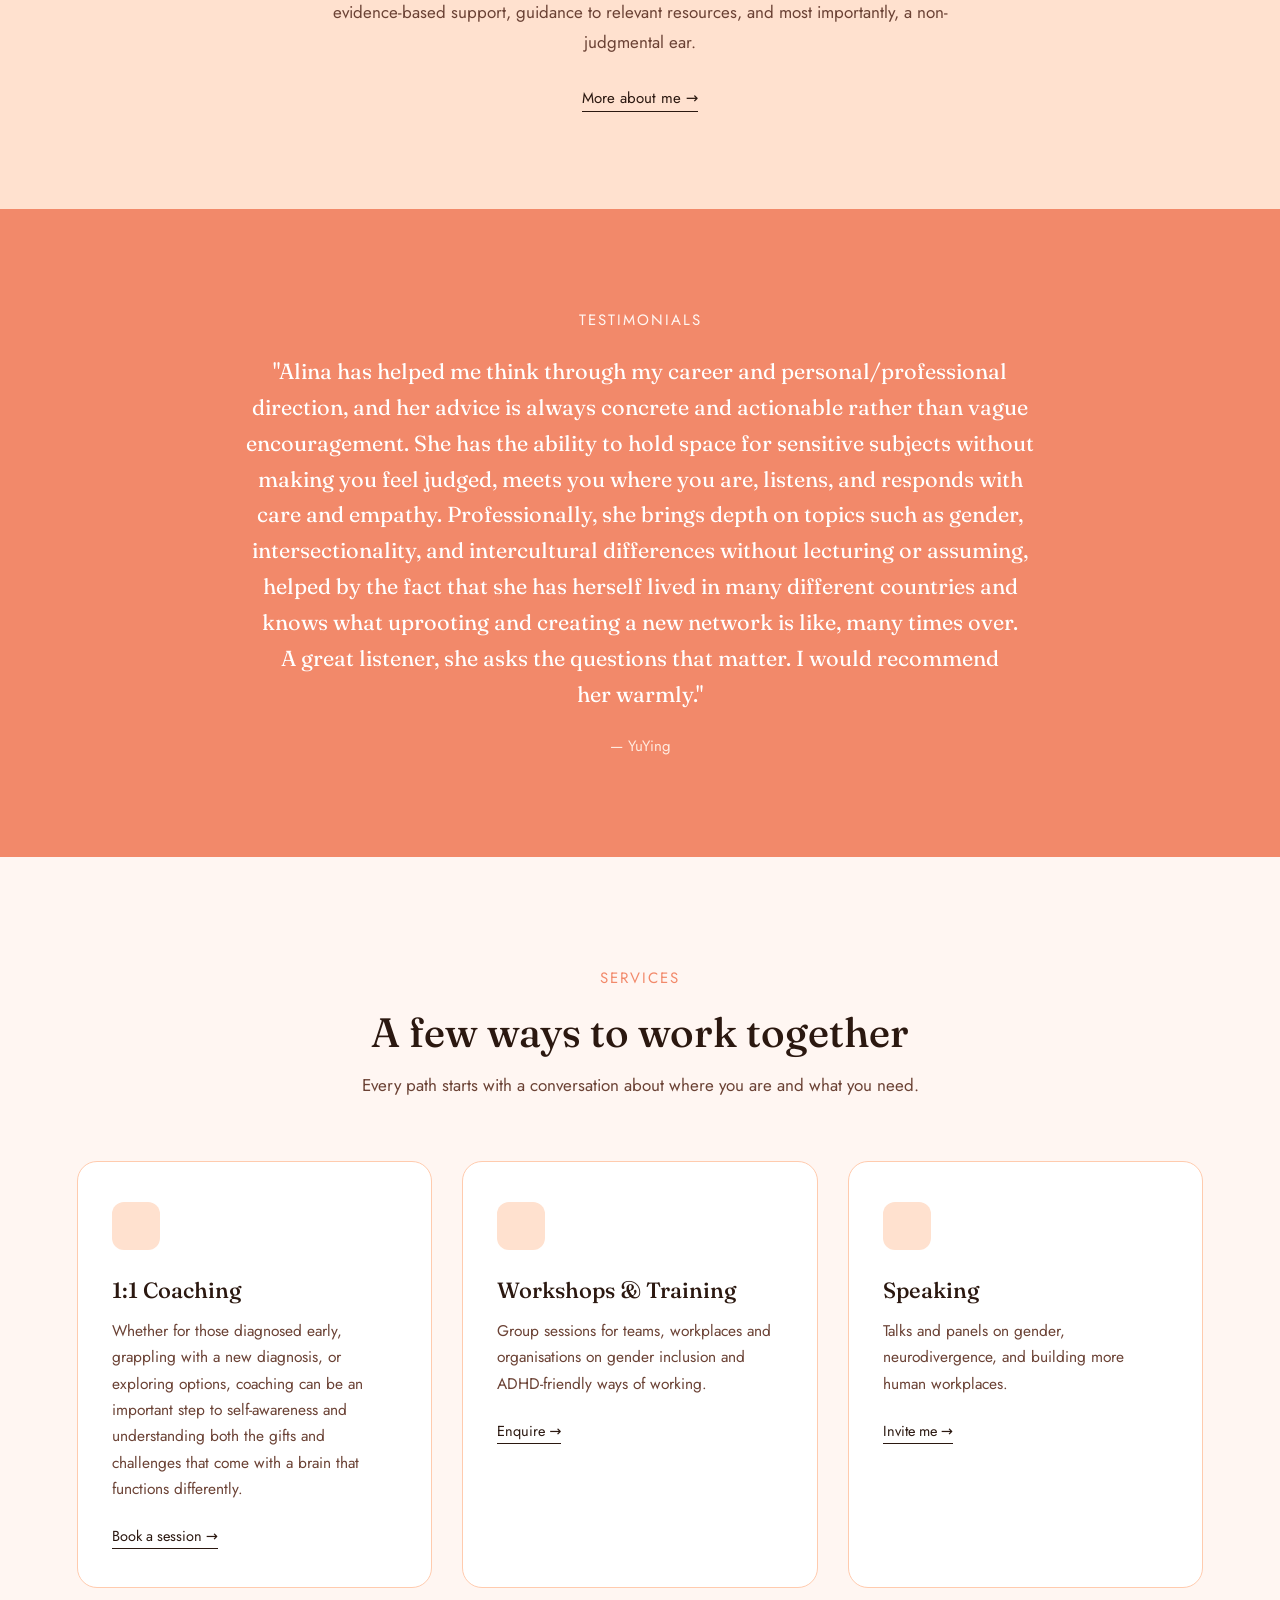
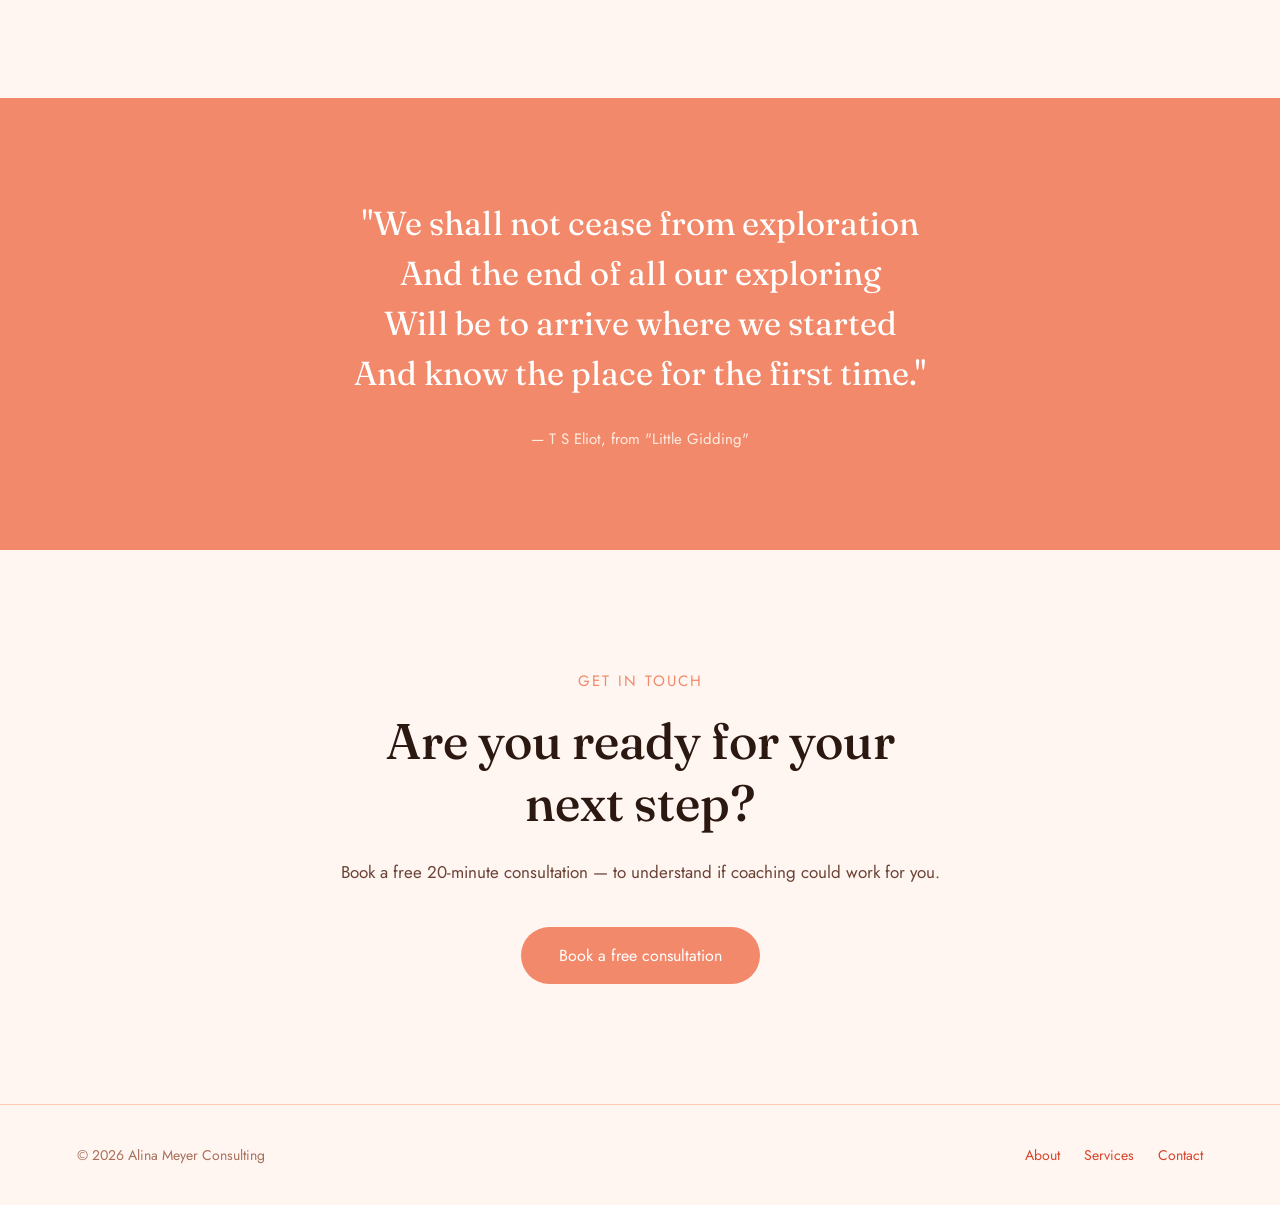
==== commit aeec7c77: "remove testimonials link in nav bar for all pages" ====
--- a/index.html
+++ b/index.html
@@ -26,7 +26,6 @@
         <a href="index.html">Home</a>
         <a href="about.html">About</a>
         <a href="#services">Services</a>
-        <a href="#testimonials">Testimonials</a>
         <a href="contact.html">Contact</a>
       </div>
       <a href="contact.html" class="nav__cta">Book a call</a>
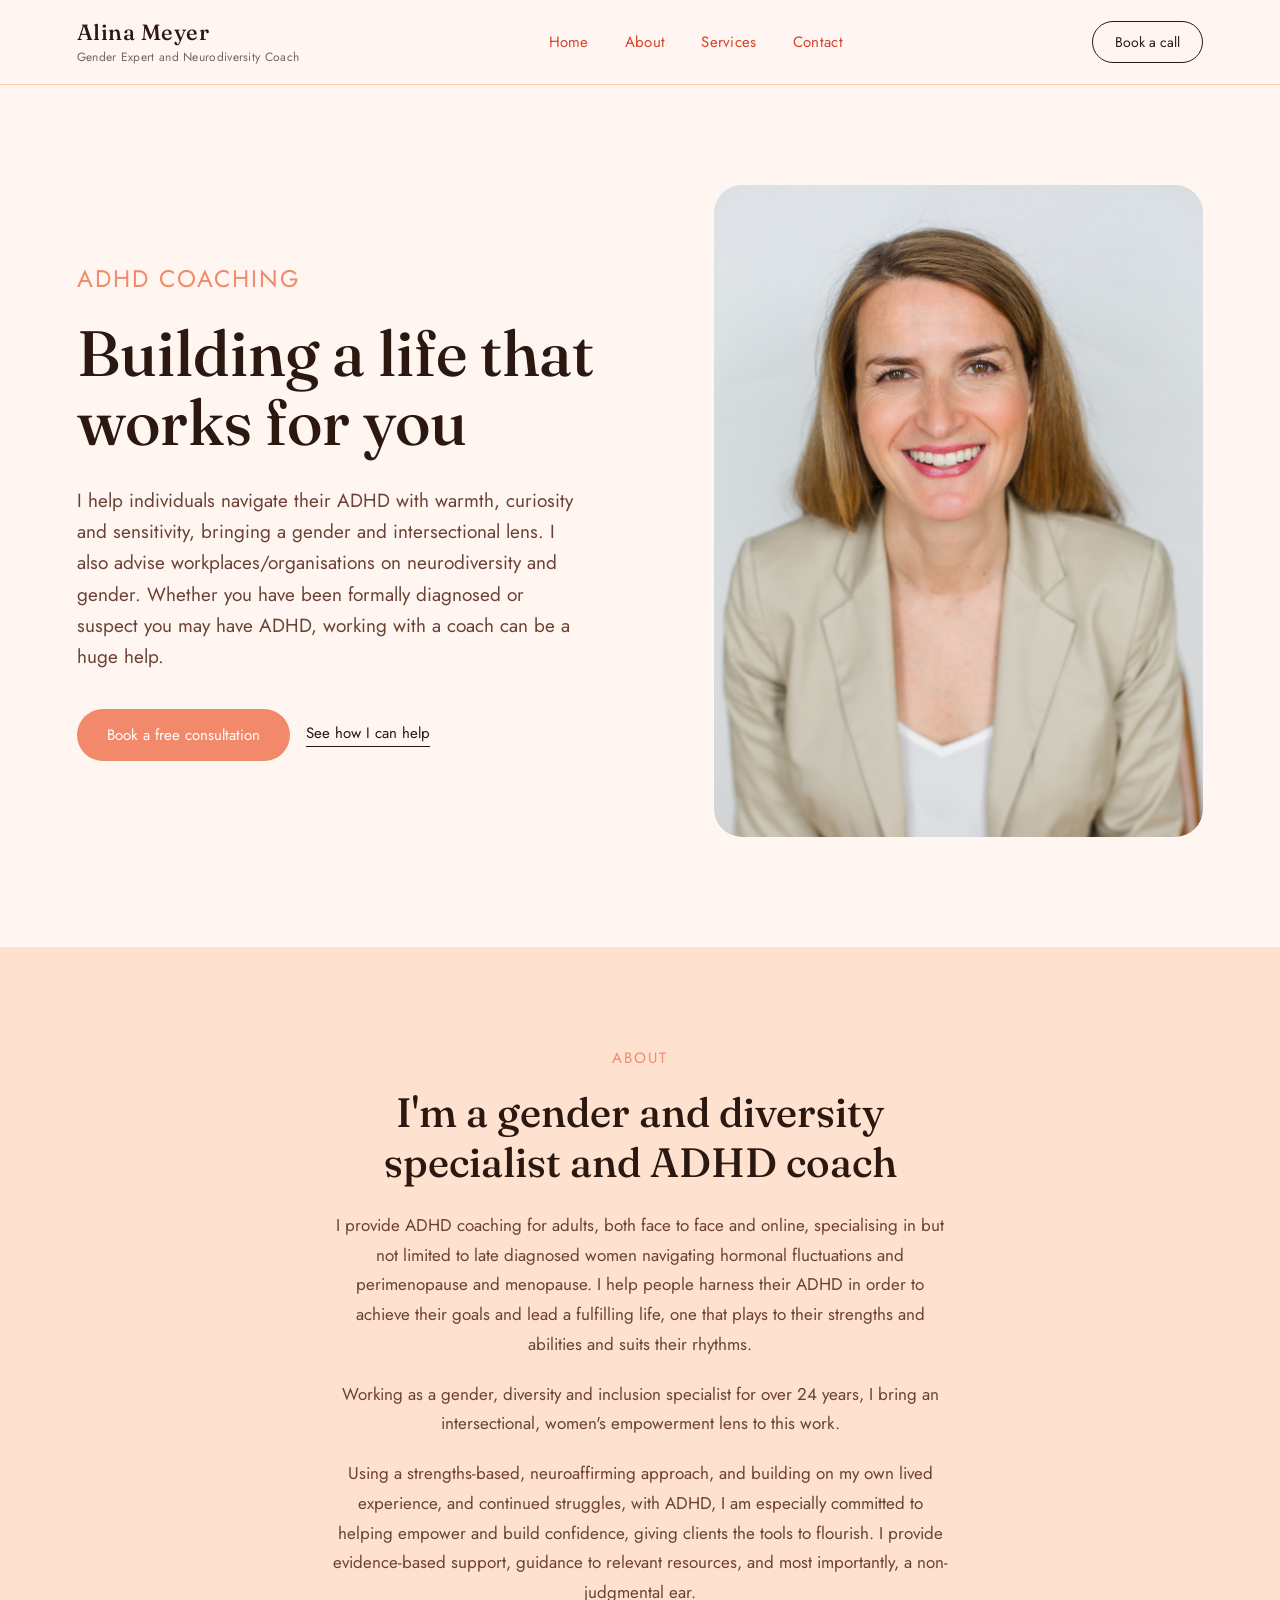
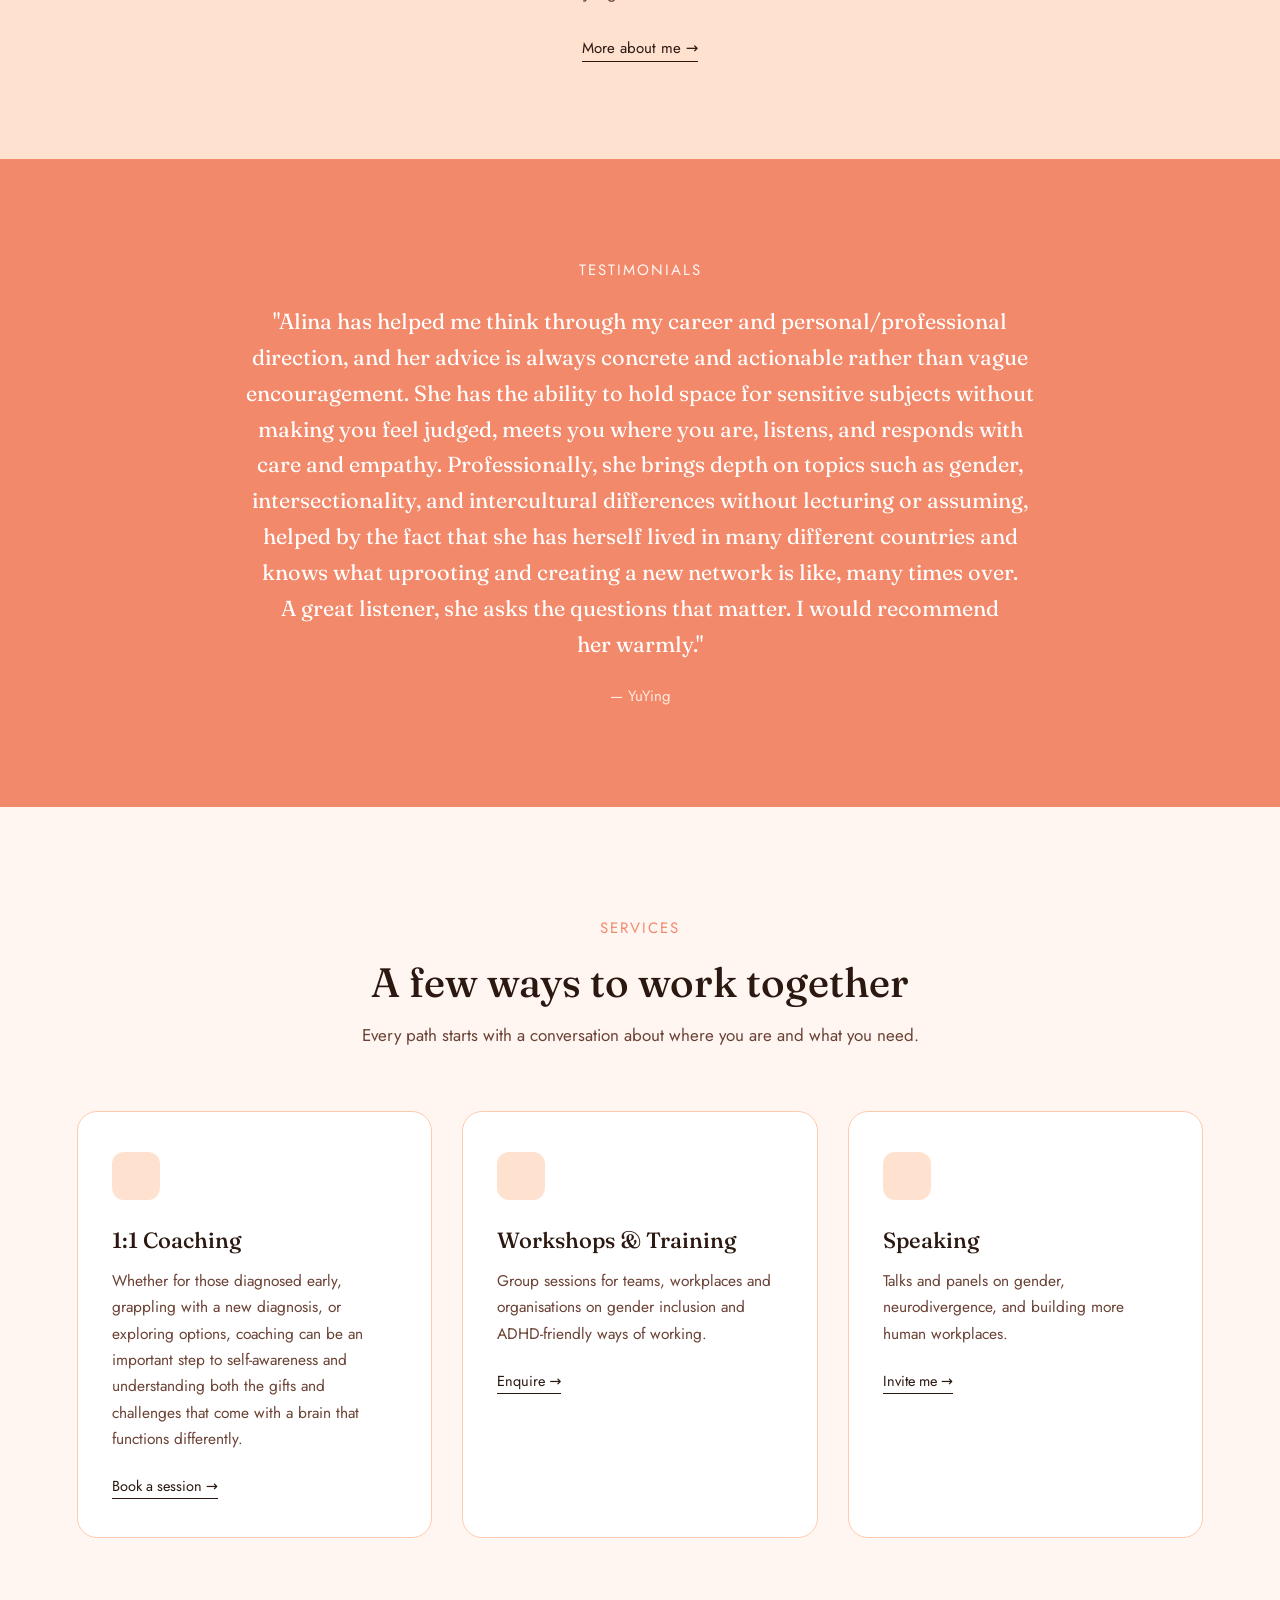
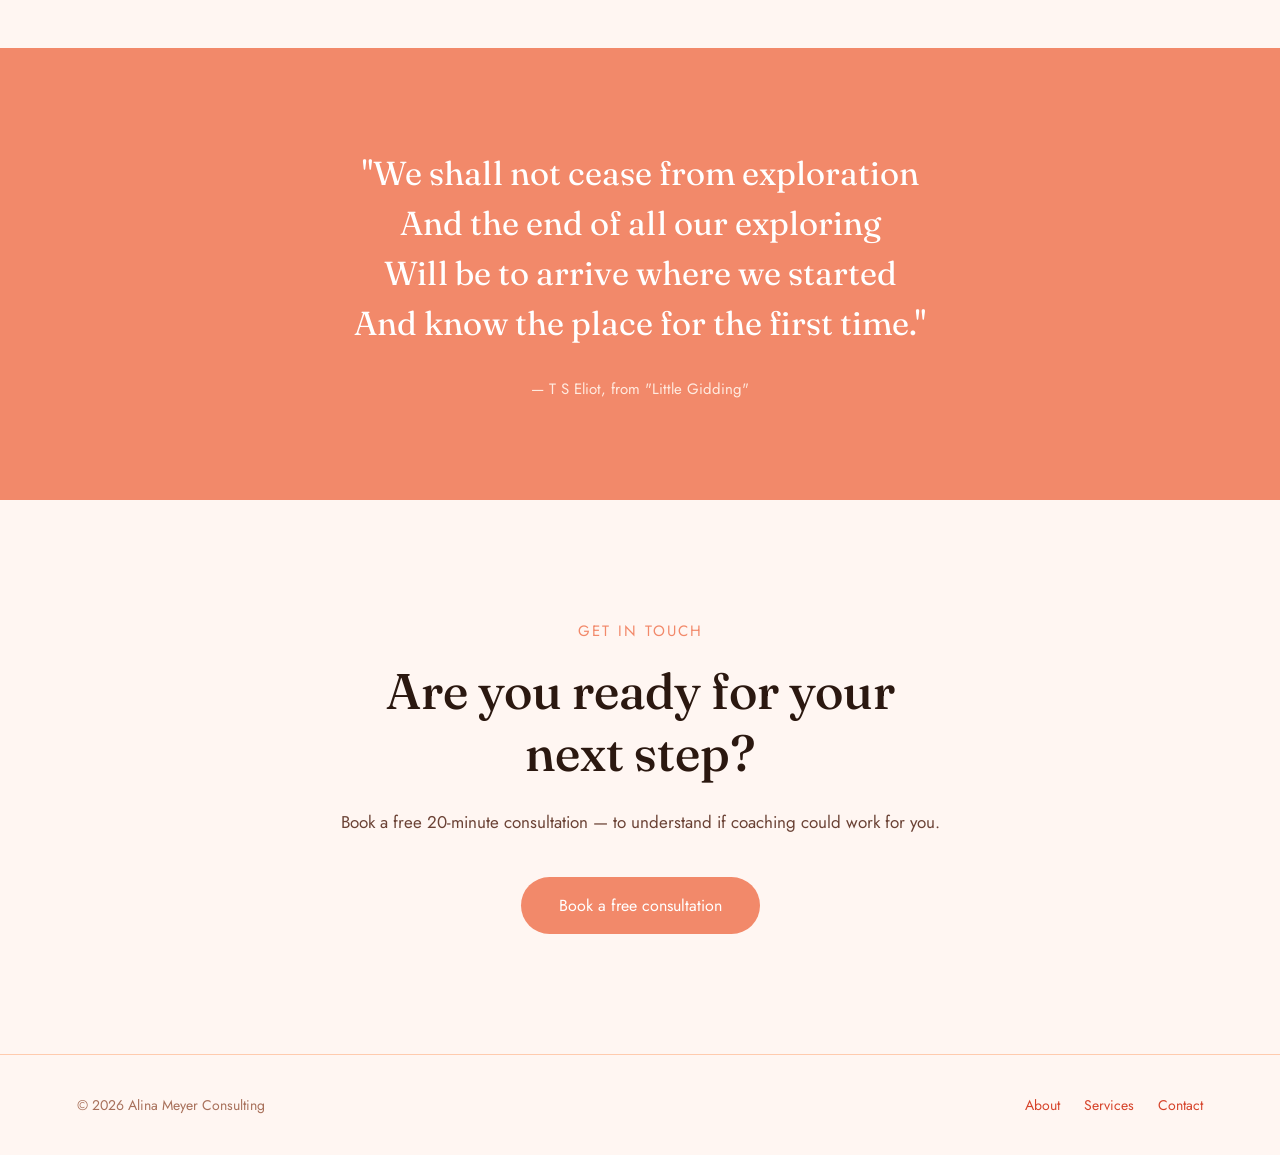
==== commit 8910977a: "remove an Alina and centred h2 abouttitle" ====
--- a/index.html
+++ b/index.html
@@ -69,7 +69,9 @@
         ></div> -->
         <div>
           <div class="eyebrow">About</div>
-          <h2>Hi, I'm Alina, gender and diversity specialist and ADHD coach</h2>
+          <h2 id="about-title">
+            I'm a gender and diversity specialist and ADHD coach
+          </h2>
           <p>
             I provide ADHD coaching for adults, both face to face and online,
             specialising in but not limited to late diagnosed women navigating
--- a/main.css
+++ b/main.css
@@ -232,6 +232,12 @@
   margin: 0 0 20px;
 }
 
+#about-title {
+  text-align: center;
+  margin-left: auto;
+  margin-right: auto;
+}
+
 .about__grid--text-only {
   grid-template-columns: 1fr;
   text-align: center;
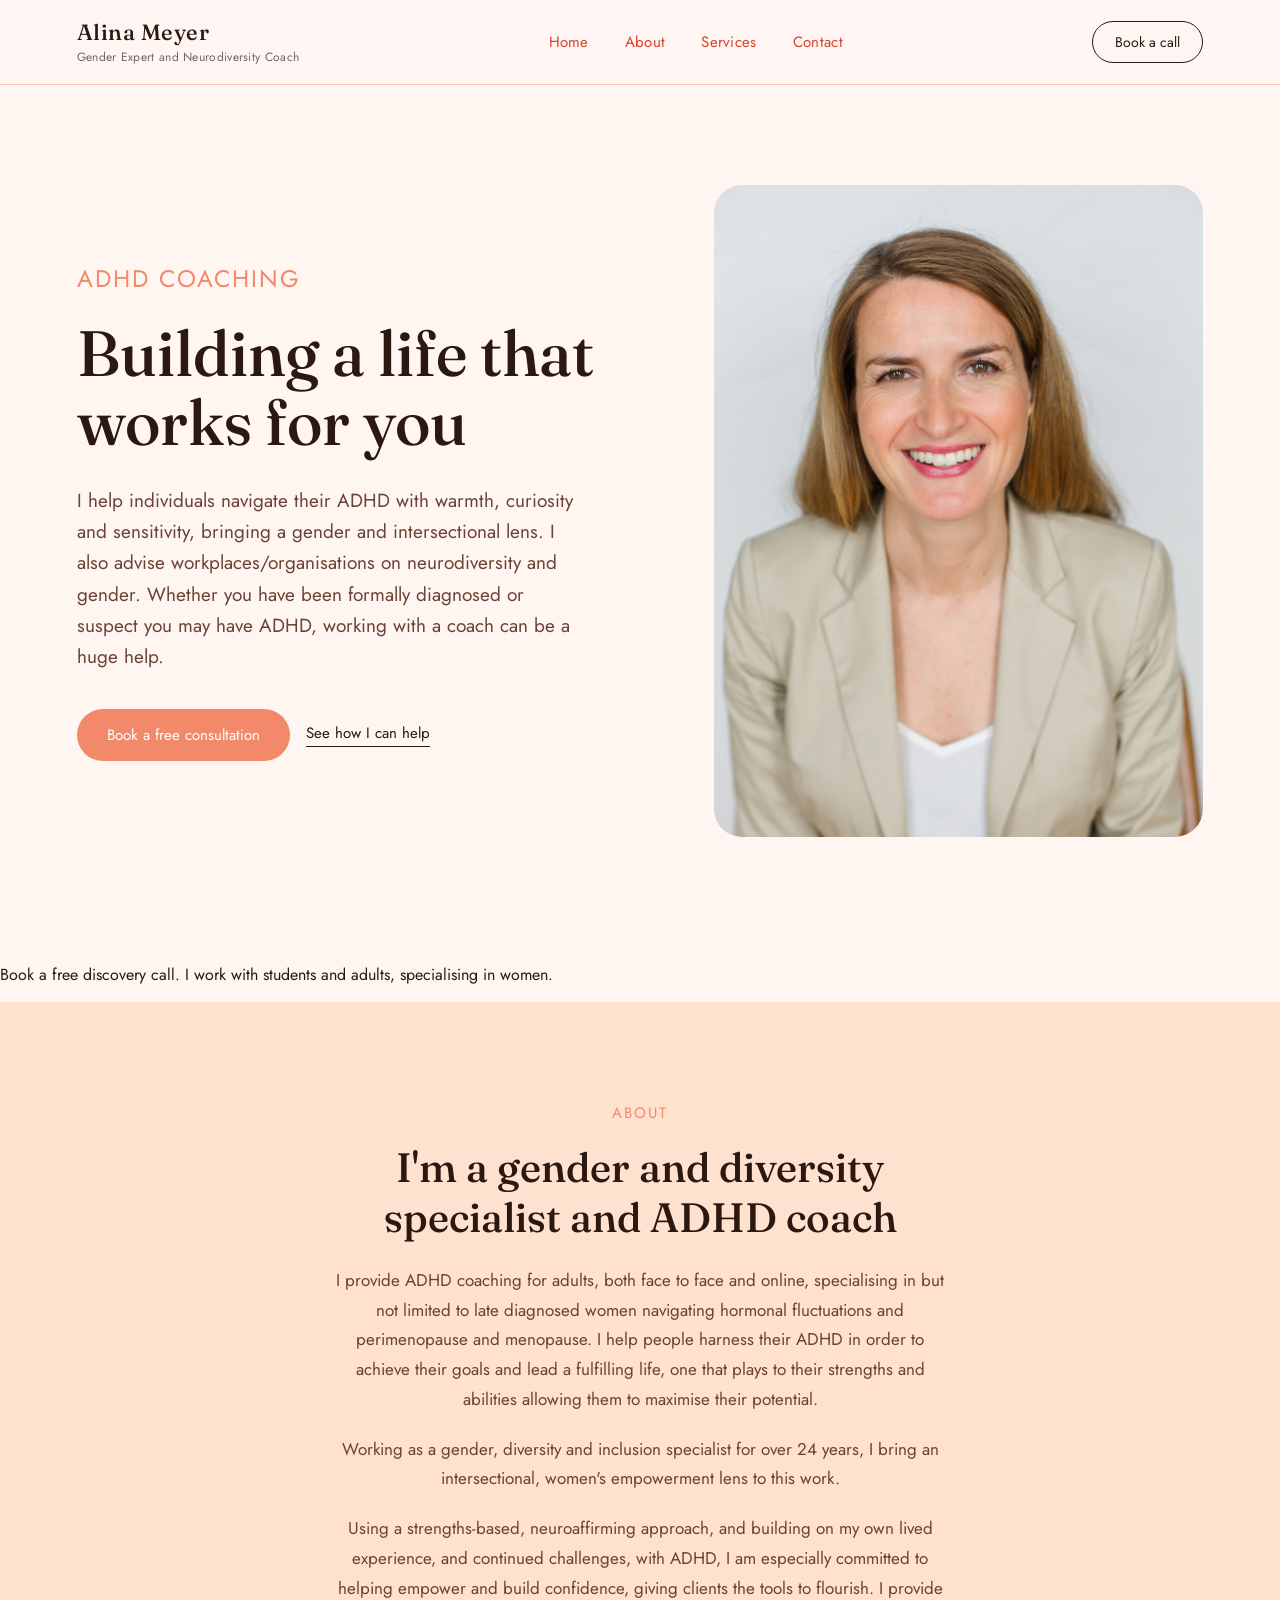
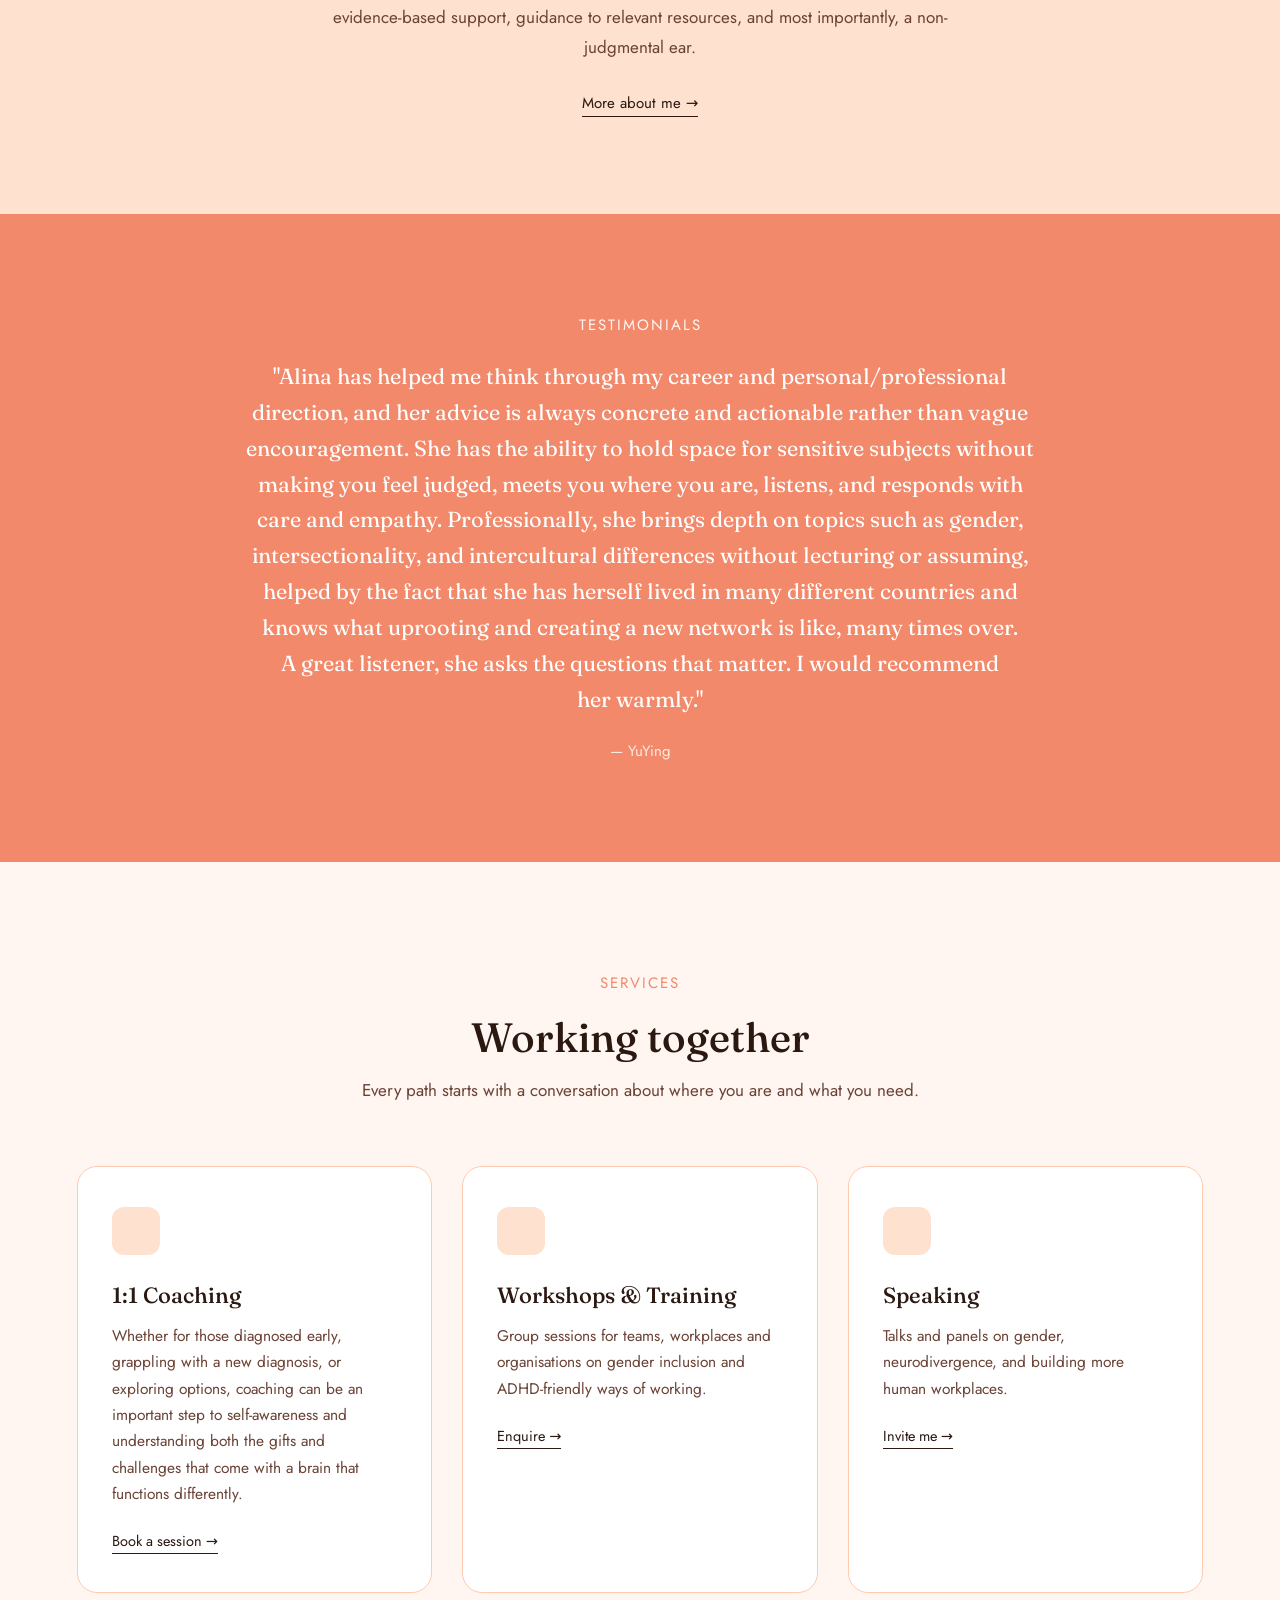
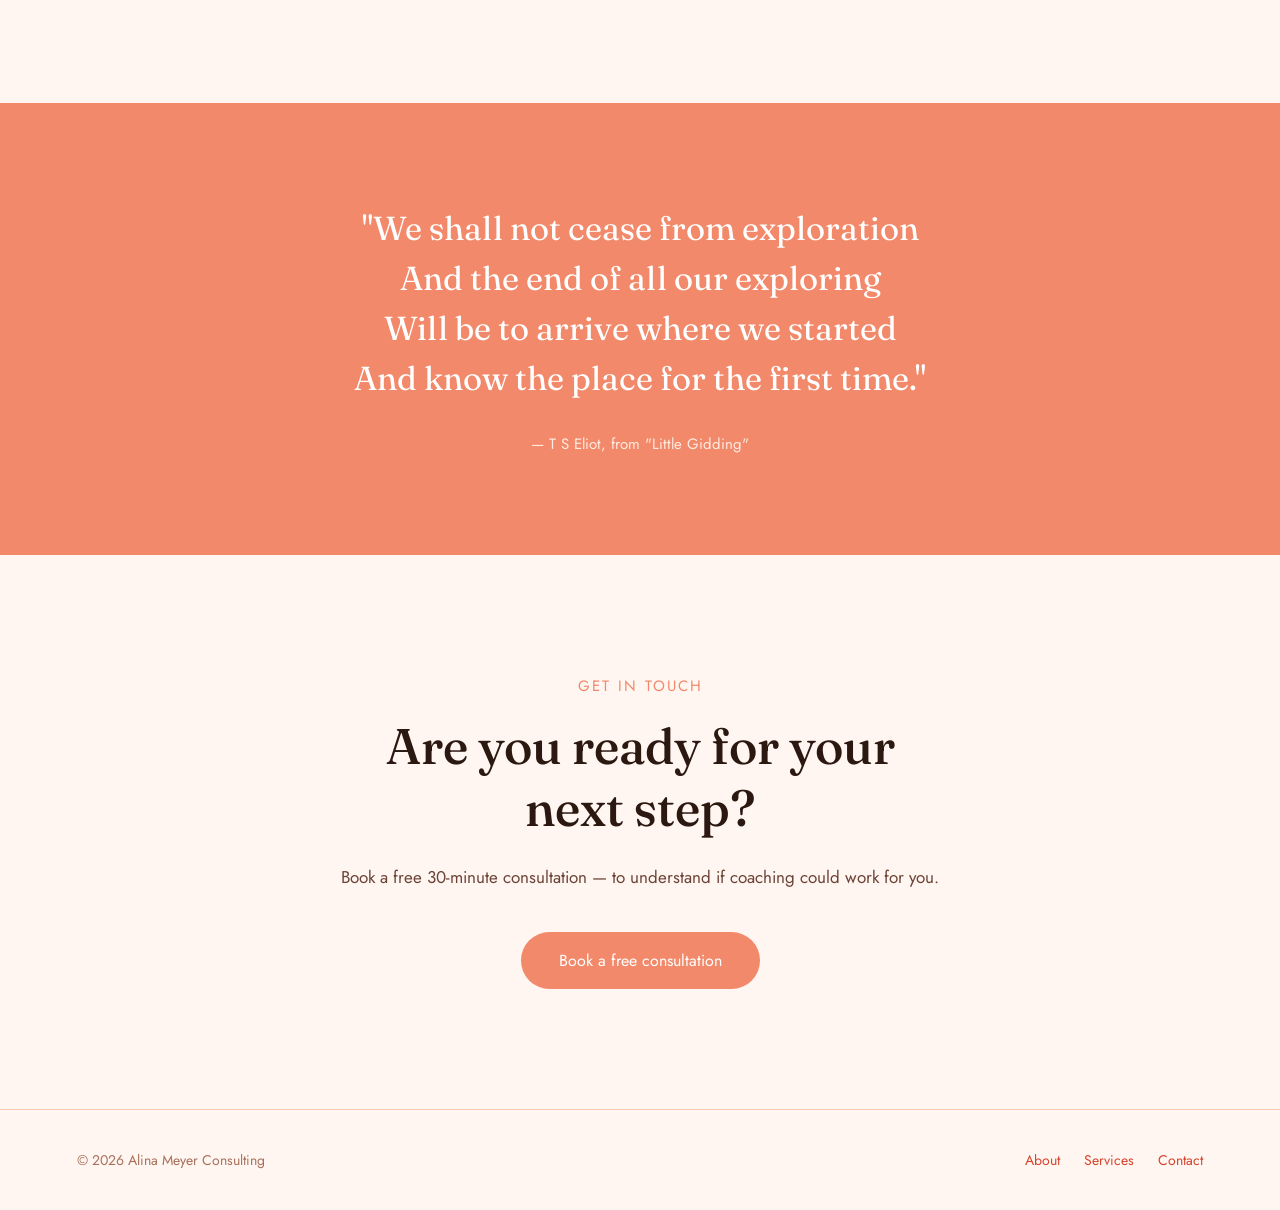
==== commit d3935a78: "change some wording in the descriptions of changes possible" ====
--- a/index.html
+++ b/index.html
@@ -56,7 +56,12 @@
         "
       ></div>
     </section>
-
+    <div>
+      <p>
+        Book a free discovery call. I work with students and adults,
+        specialising in women.
+      </p>
+    </div>
     <section id="about" class="about">
       <div class="about__grid about__grid--text-only">
         <!-- <div
@@ -77,8 +82,8 @@
             specialising in but not limited to late diagnosed women navigating
             hormonal fluctuations and perimenopause and menopause. I help people
             harness their ADHD in order to achieve their goals and lead a
-            fulfilling life, one that plays to their strengths and abilities and
-            suits their rhythms.
+            fulfilling life, one that plays to their strengths and abilities
+            allowing them to maximise their potential.
           </p>
           <p>
             Working as a gender, diversity and inclusion specialist for over 24
@@ -87,7 +92,7 @@
           </p>
           <p style="margin-bottom: 28px">
             Using a strengths-based, neuroaffirming approach, and building on my
-            own lived experience, and continued struggles, with ADHD, I am
+            own lived experience, and continued challenges, with ADHD, I am
             especially committed to helping empower and build confidence, giving
             clients the tools to flourish. I provide evidence-based support,
             guidance to relevant resources, and most importantly, a
@@ -119,7 +124,7 @@
     <section id="services" class="services">
       <div class="services__head">
         <div class="eyebrow">Services</div>
-        <h2>A few ways to work together</h2>
+        <h2>Working together</h2>
         <p>
           Every path starts with a conversation about where you are and what you
           need.
@@ -171,7 +176,7 @@
       <div class="eyebrow">Get in touch</div>
       <h2>Are you ready for your next step?</h2>
       <p>
-        Book a free 20-minute consultation — to understand if coaching could
+        Book a free 30-minute consultation — to understand if coaching could
         work for you.
       </p>
       <a href="contact.html" class="btn btn--lg">Book a free consultation</a>
--- a/main.css
+++ b/main.css
@@ -396,6 +396,55 @@
   align-items: center;
 }
 
+/* PROCESS (contact page) */
+.process {
+  padding: 100px 6vw;
+  background: var(--bg2);
+}
+.process__inner {
+  max-width: 1400px;
+  margin: 0 auto;
+}
+.process h2 {
+  font-size: clamp(26px, 2.8vw, 34px);
+  margin: 0 0 46px;
+  text-align: center;
+}
+.process__grid {
+  display: grid;
+  grid-template-columns: repeat(4, 1fr);
+  gap: 24px;
+}
+@media (max-width: 1100px) and (min-width: 821px) {
+  .process__grid {
+    grid-template-columns: repeat(2, 1fr);
+  }
+}
+.process-step {
+  background: #fff;
+  border: 1px solid var(--border);
+  border-radius: 20px;
+  padding: 40px 28px;
+  text-align: center;
+}
+.process-step__num {
+  font-family: "Fraunces", Georgia, serif;
+  font-size: 44px;
+  color: var(--border);
+  margin-bottom: 10px;
+}
+.process-step h3 {
+  font-size: 19px;
+  font-weight: 500;
+  margin: 0 0 14px;
+}
+.process-step p {
+  font-size: 15px;
+  line-height: 1.7;
+  color: var(--muted);
+  margin: 0;
+}
+
 /* ABOUT PAGE */
 .pagehead {
   display: grid;
@@ -652,6 +701,13 @@
   .contact-page {
     padding: 80px 6vw;
   }
+  .process {
+    padding: 64px 6vw;
+  }
+  .process__grid {
+    grid-template-columns: 1fr;
+    gap: 20px;
+  }
   .pagehead {
     grid-template-columns: 1fr;
     padding: 48px 6vw 60px;
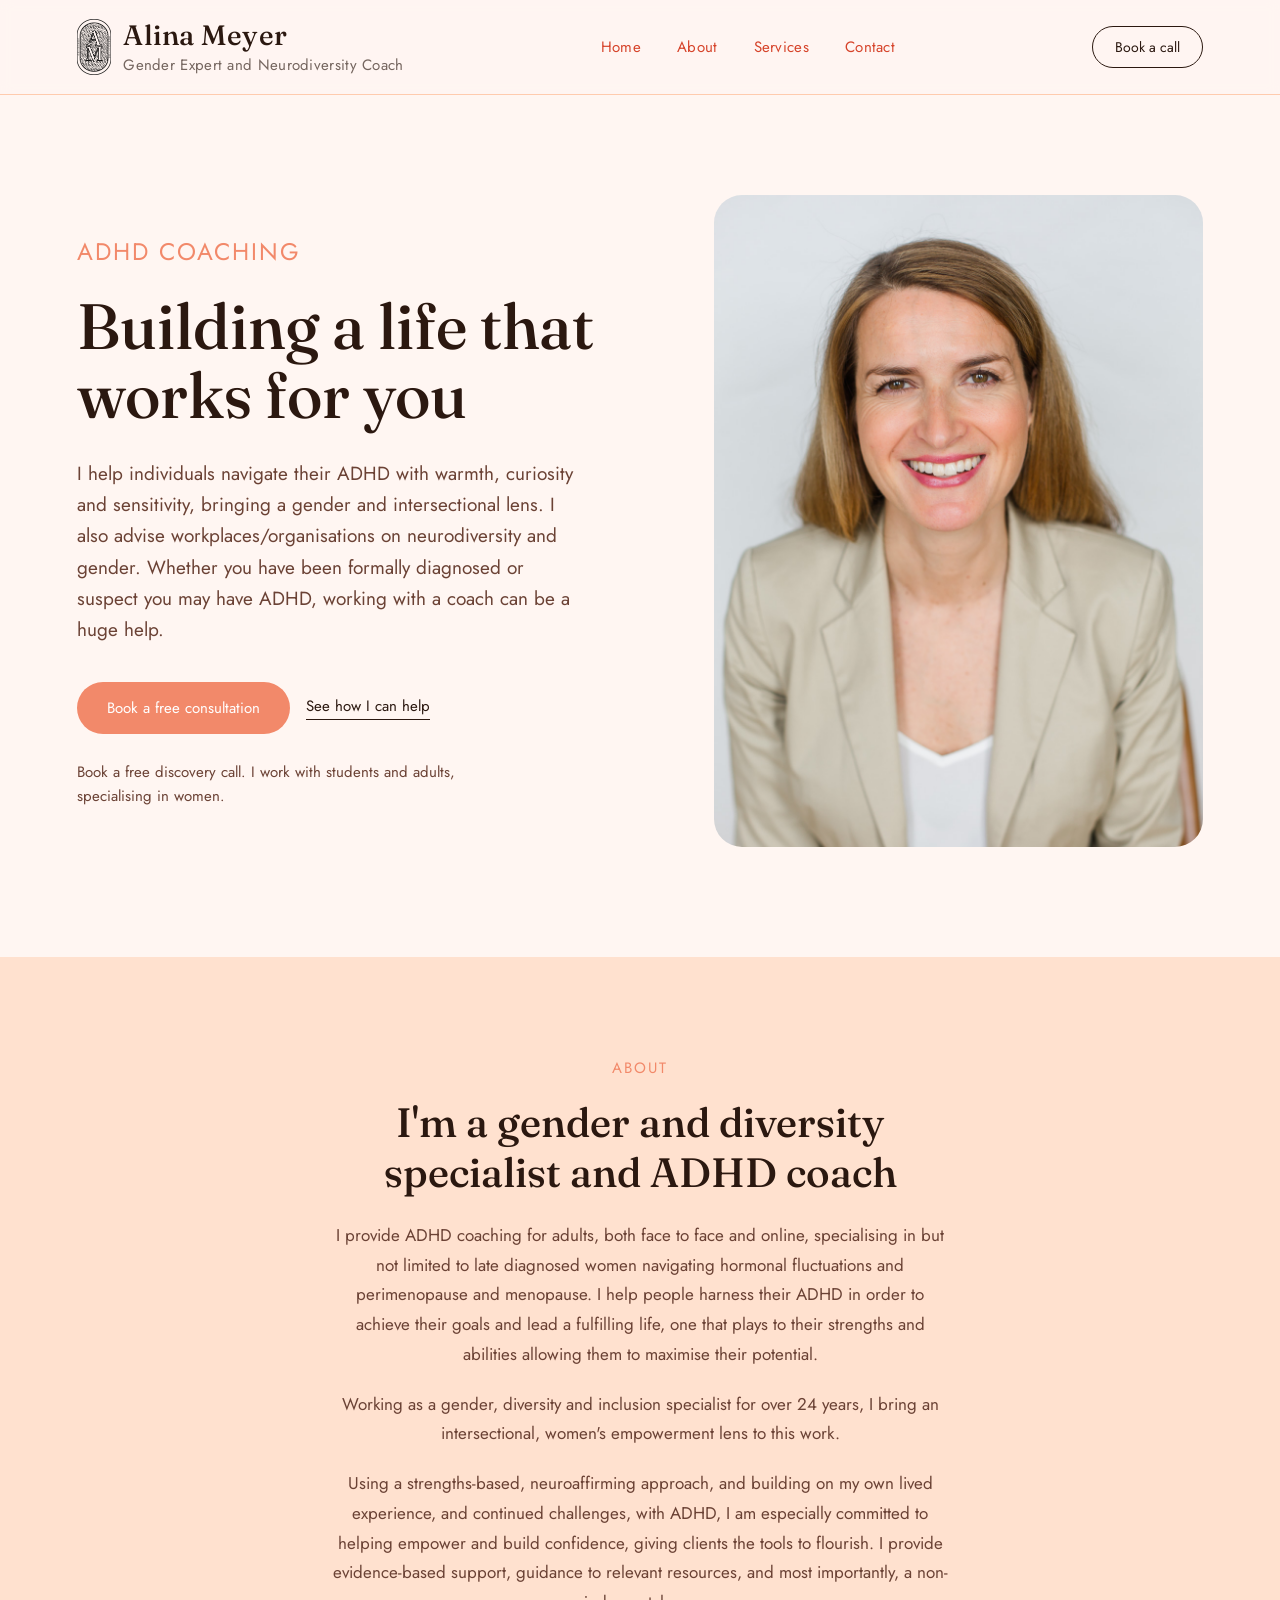
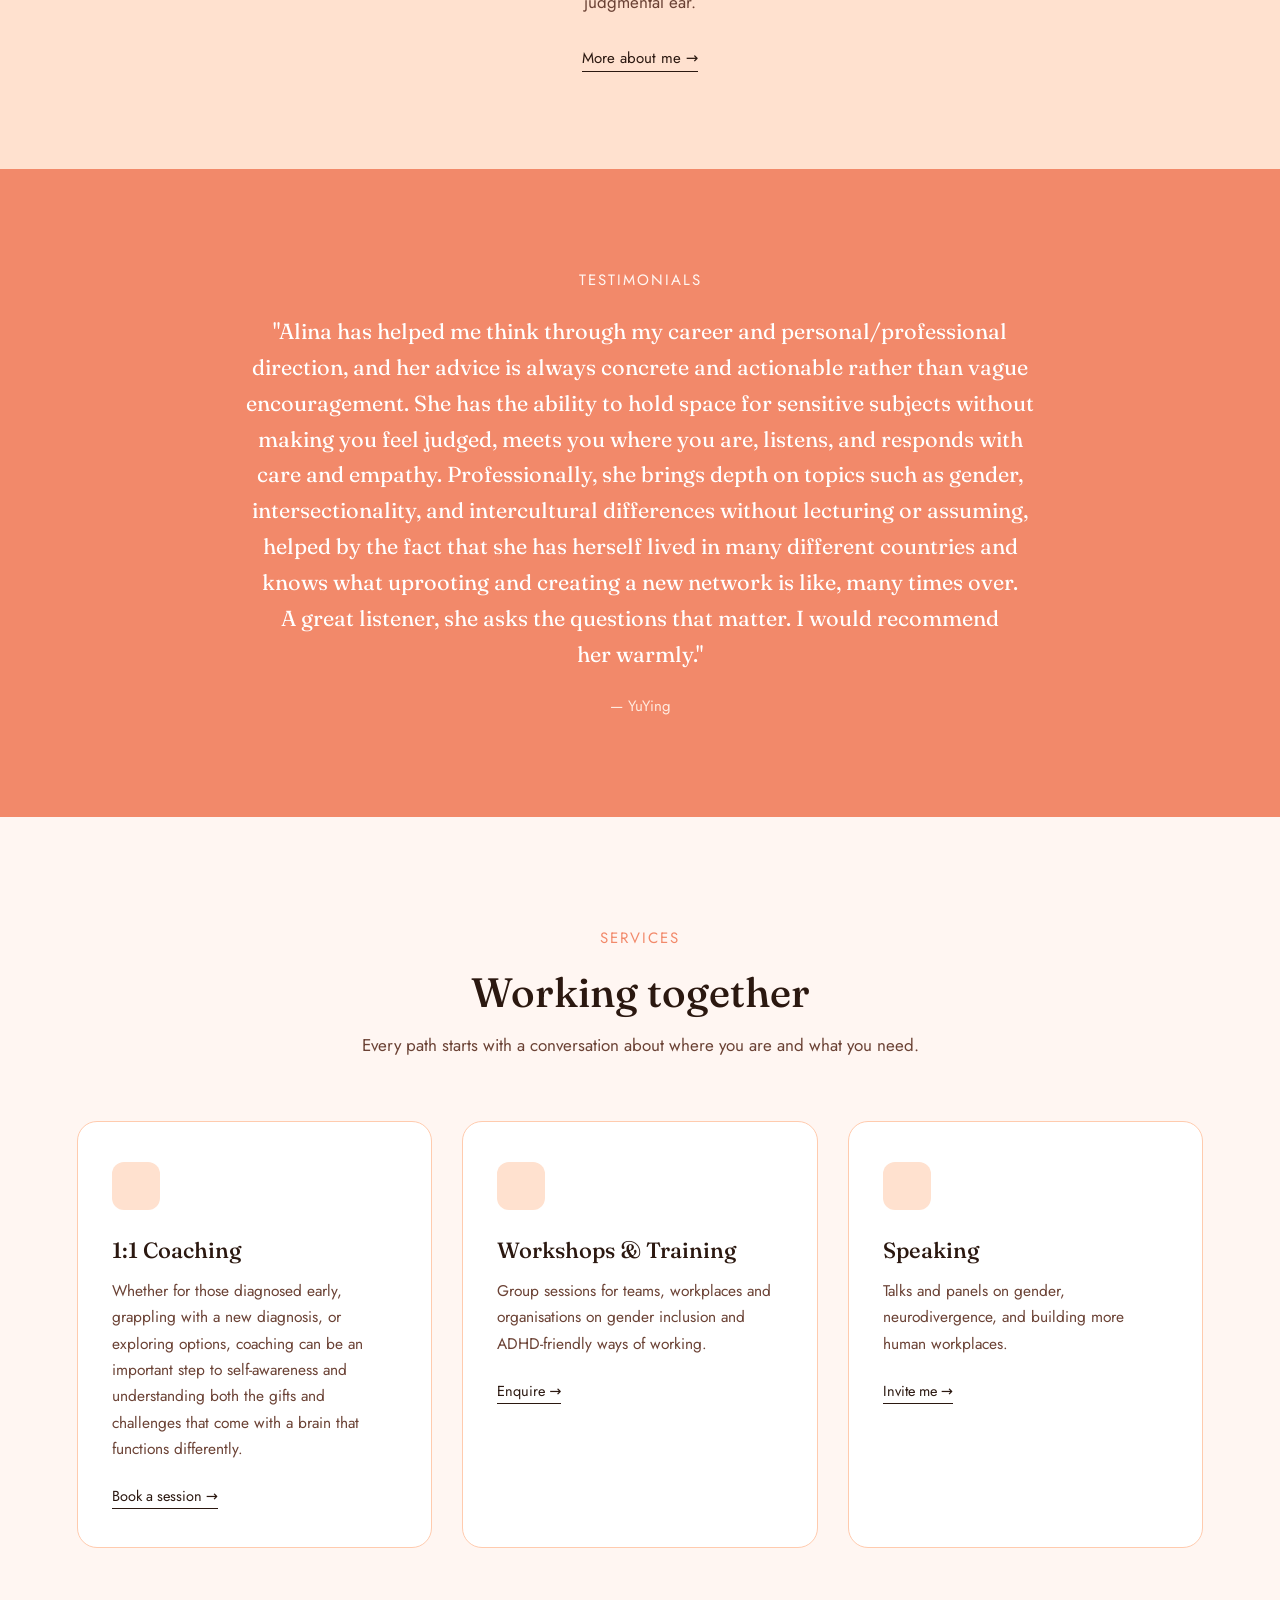
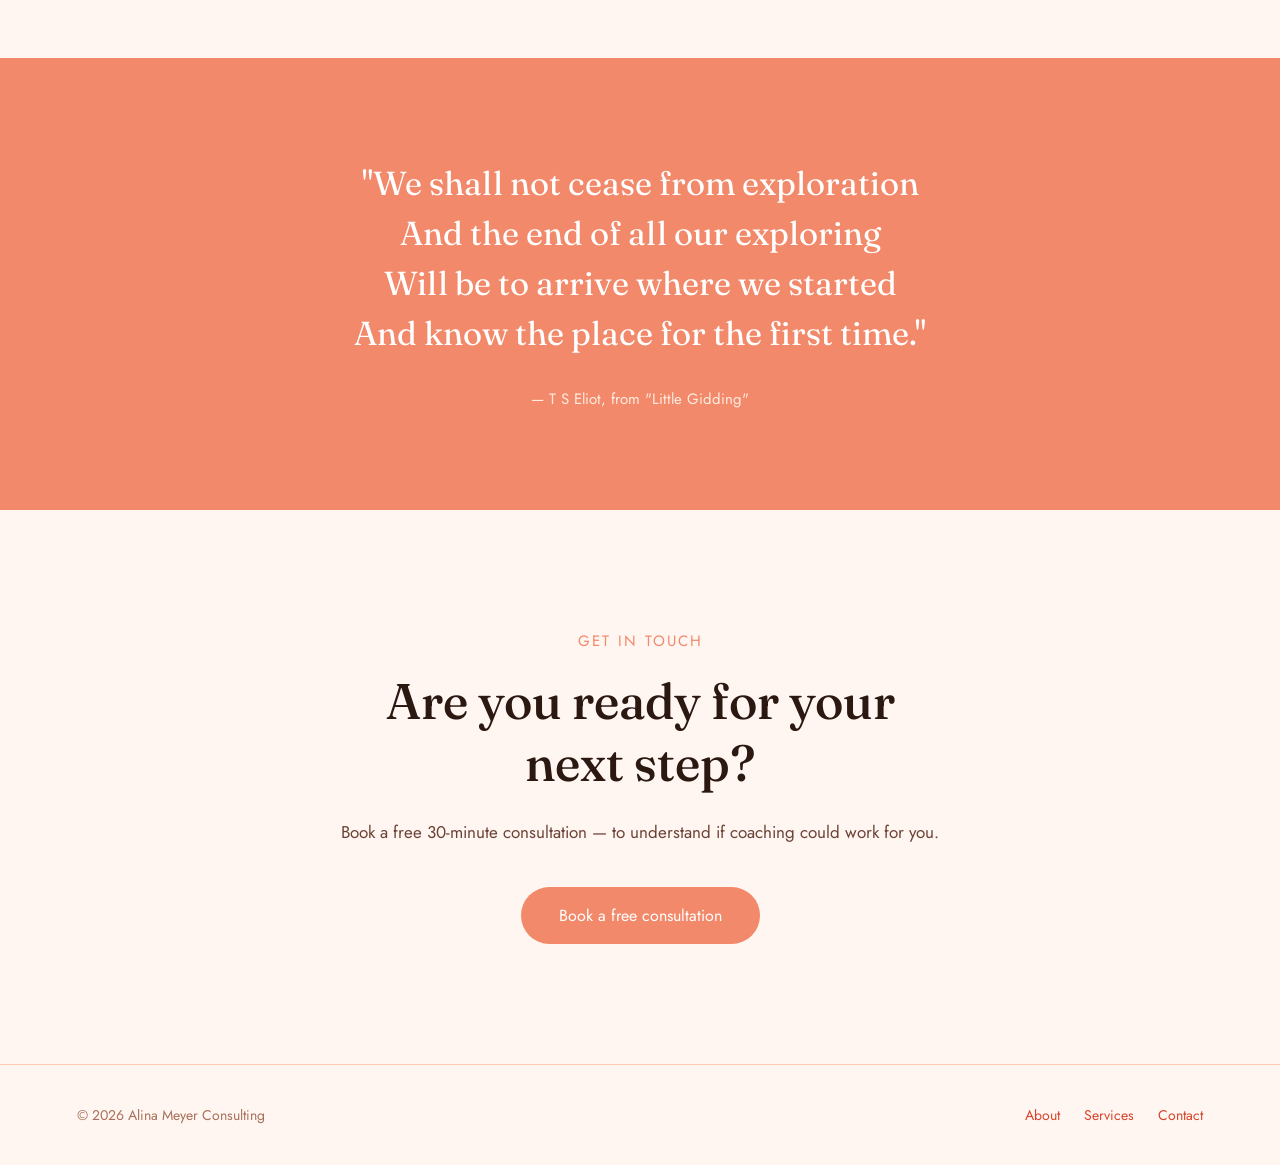
==== commit d9035c53: "add new logo and fix discovery call sentence issue on index.html" ====
--- a/index.html
+++ b/index.html
@@ -19,8 +19,13 @@
   <body>
     <nav class="nav">
       <div class="nav__brand-group">
-        <a href="index.html" class="nav__brand">Alina Meyer</a>
-        <p class="subtitle">Gender Expert and Neurodiversity Coach</p>
+        <a href="index.html">
+          <img src="images/alina-meyer-logo.png" alt="Alina Meyer logo" class="nav__logo" />
+        </a>
+        <div class="nav__brand-text">
+          <a href="index.html" class="nav__brand">Alina Meyer</a>
+          <p class="subtitle">Gender Expert and Neurodiversity Coach</p>
+        </div>
       </div>
       <div class="nav__links">
         <a href="index.html">Home</a>
@@ -46,6 +51,10 @@
           <a href="contact.html" class="btn">Book a free consultation</a>
           <a href="#services" class="link-underline">See how I can help</a>
         </div>
+        <p class="hero__note">
+          Book a free discovery call. I work with students and adults,
+          specialising in women.
+        </p>
       </div>
       <div
         class="photo"
@@ -56,12 +65,6 @@
         "
       ></div>
     </section>
-    <div>
-      <p>
-        Book a free discovery call. I work with students and adults,
-        specialising in women.
-      </p>
-    </div>
     <section id="about" class="about">
       <div class="about__grid about__grid--text-only">
         <!-- <div
--- a/main.css
+++ b/main.css
@@ -71,13 +71,26 @@
 }
 .nav__brand-group {
   display: flex;
+  flex-direction: row;
+  align-items: center;
+  gap: 12px;
+}
+
+.nav__logo {
+  height: 56px;
+  width: auto;
+  display: block;
+}
+
+.nav__brand-text {
+  display: flex;
   flex-direction: column;
   gap: 2px;
 }
 
 .nav__brand {
   font-family: "Fraunces", Georgia, serif;
-  font-size: 22px;
+  font-size: 28px;
   font-weight: 500;
   letter-spacing: 0.5px;
   color: var(--text);
@@ -85,7 +98,7 @@
 
 .subtitle {
   font-family: "Jost", sans-serif;
-  font-size: 12px;
+  font-size: 15px;
   font-weight: 400;
   letter-spacing: 0.3px;
   color: var(--text);
@@ -204,6 +217,13 @@
 }
 .hero .photo {
   background-color: var(--bg);
+}
+.hero p.hero__note {
+  font-size: 15px;
+  line-height: 1.6;
+  color: var(--muted);
+  max-width: 420px;
+  margin: 26px 0 0;
 }
 
 /* ABOUT (home) */
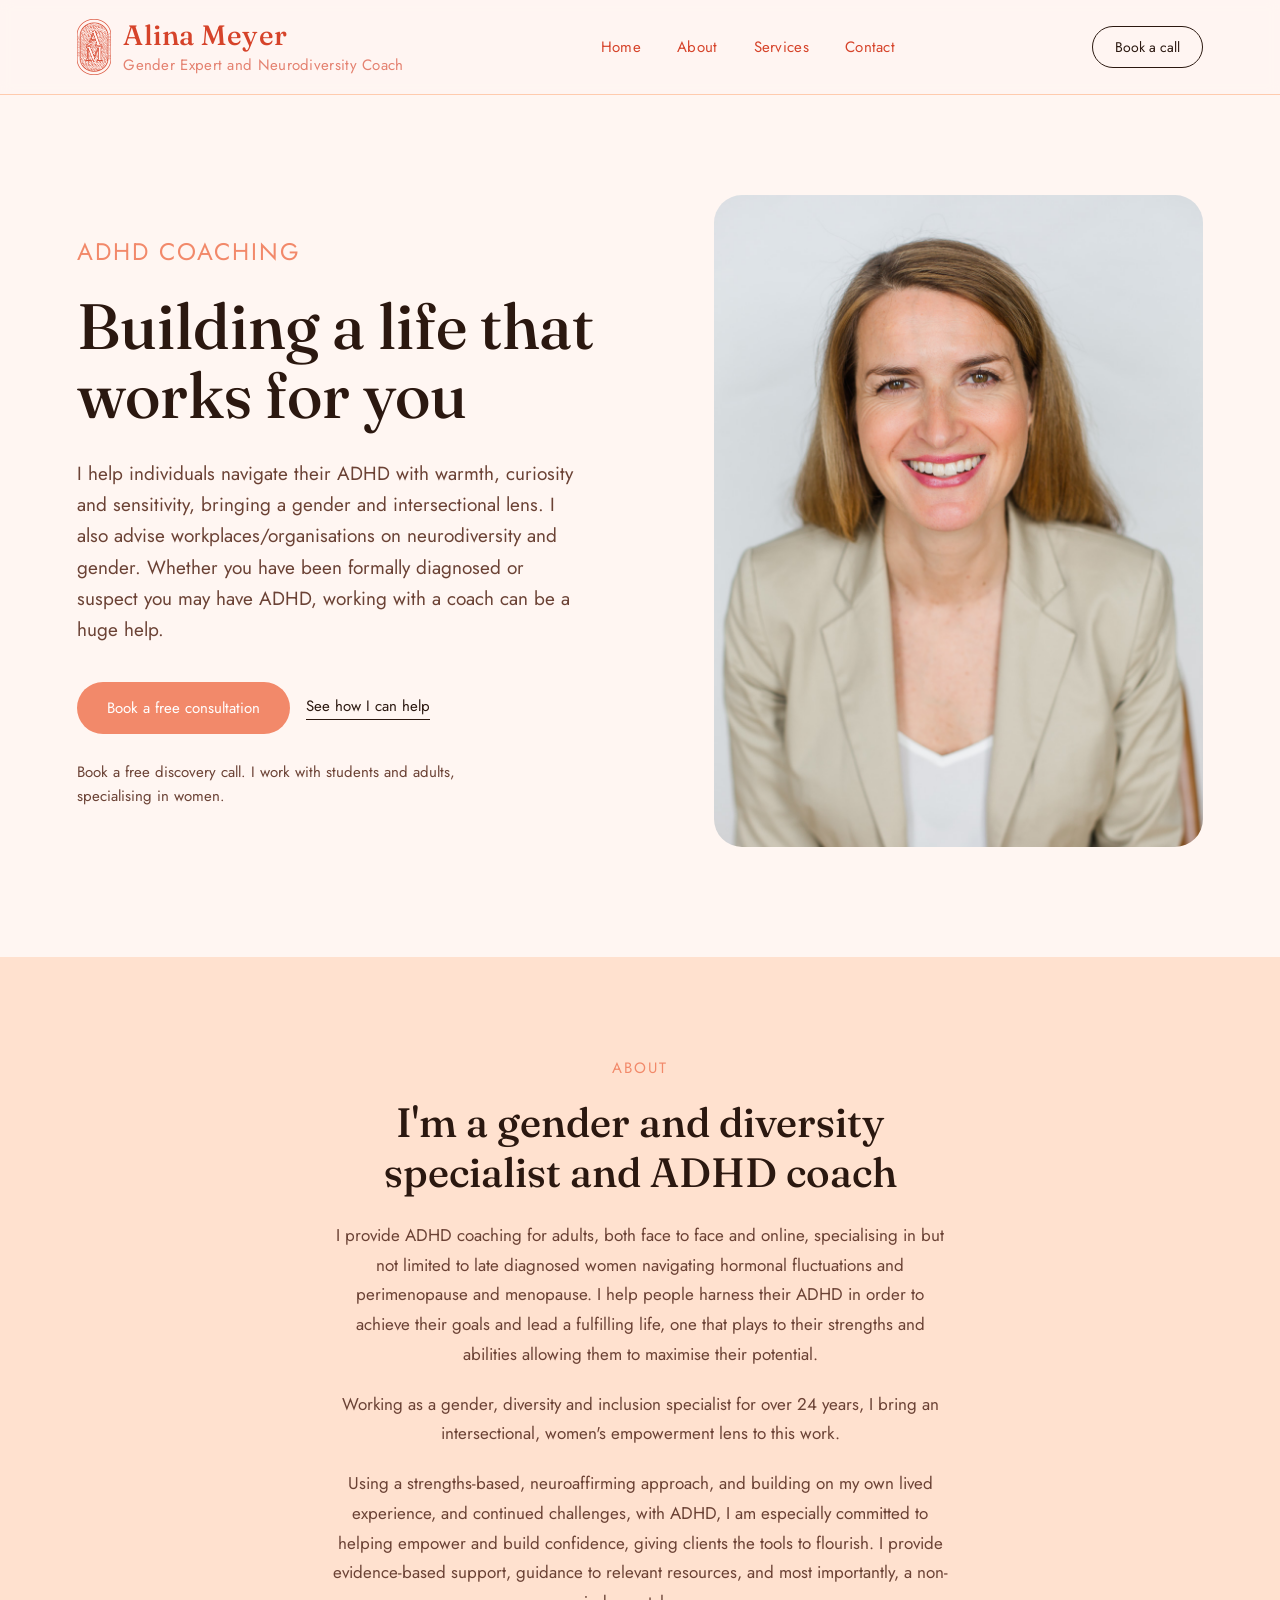
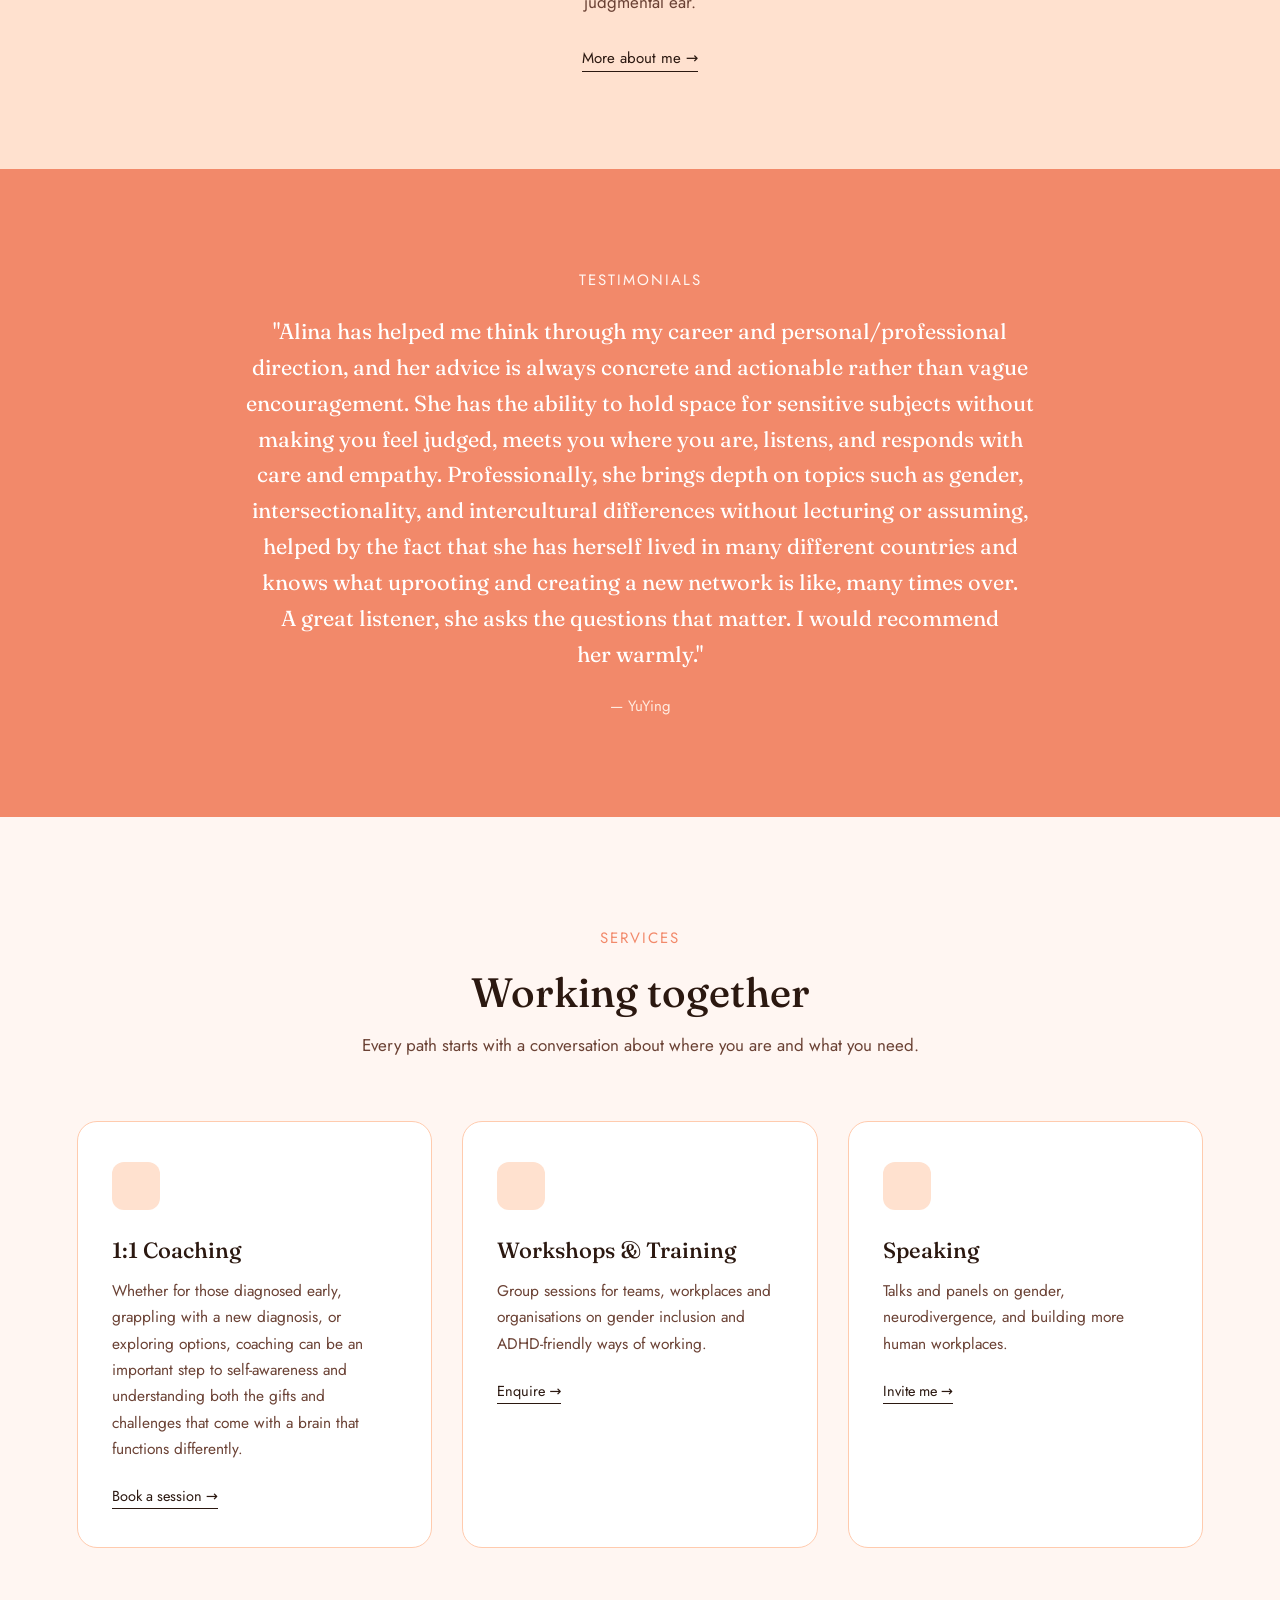
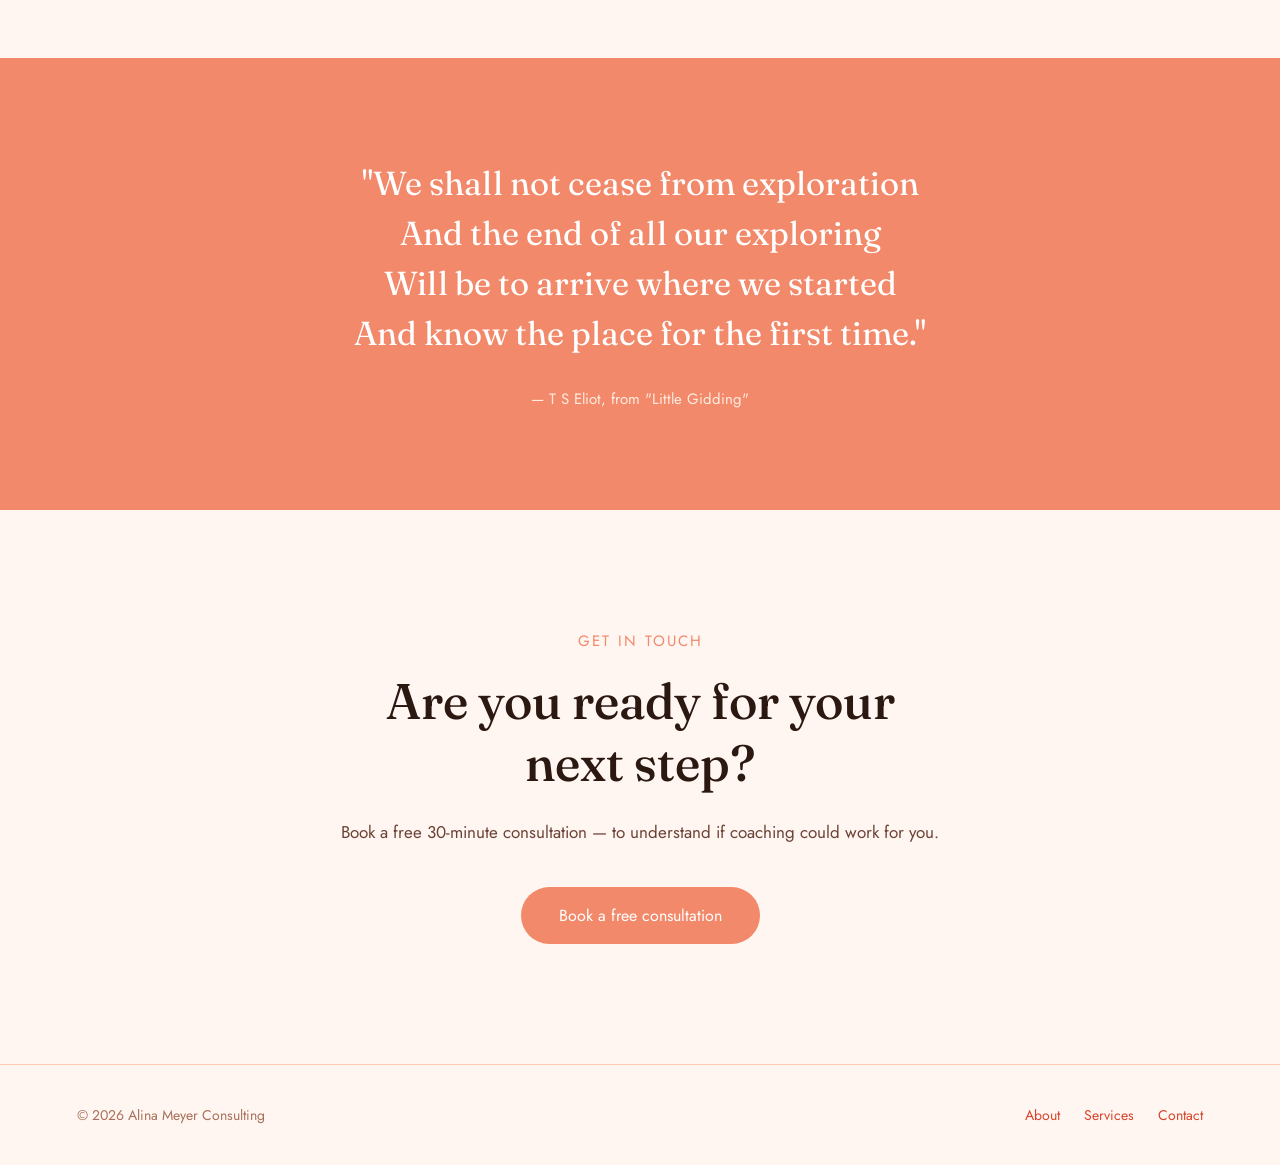
==== commit ebfa62c3: "changed some text in action pointers and adjusted logo branding to orange" ====
--- a/index.html
+++ b/index.html
@@ -20,7 +20,7 @@
     <nav class="nav">
       <div class="nav__brand-group">
         <a href="index.html">
-          <img src="images/alina-meyer-logo.png" alt="Alina Meyer logo" class="nav__logo" />
+          <img src="images/alina-meyer-logo-orange.png" alt="Alina Meyer logo" class="nav__logo" />
         </a>
         <div class="nav__brand-text">
           <a href="index.html" class="nav__brand">Alina Meyer</a>
--- a/main.css
+++ b/main.css
@@ -93,6 +93,10 @@
   font-size: 28px;
   font-weight: 500;
   letter-spacing: 0.5px;
+  color: var(--link);
+}
+
+.nav__brand:hover {
   color: var(--text);
 }
 
@@ -101,7 +105,7 @@
   font-size: 15px;
   font-weight: 400;
   letter-spacing: 0.3px;
-  color: var(--text);
+  color: var(--link);
   opacity: 0.65;
   margin: 0;
   white-space: nowrap;
